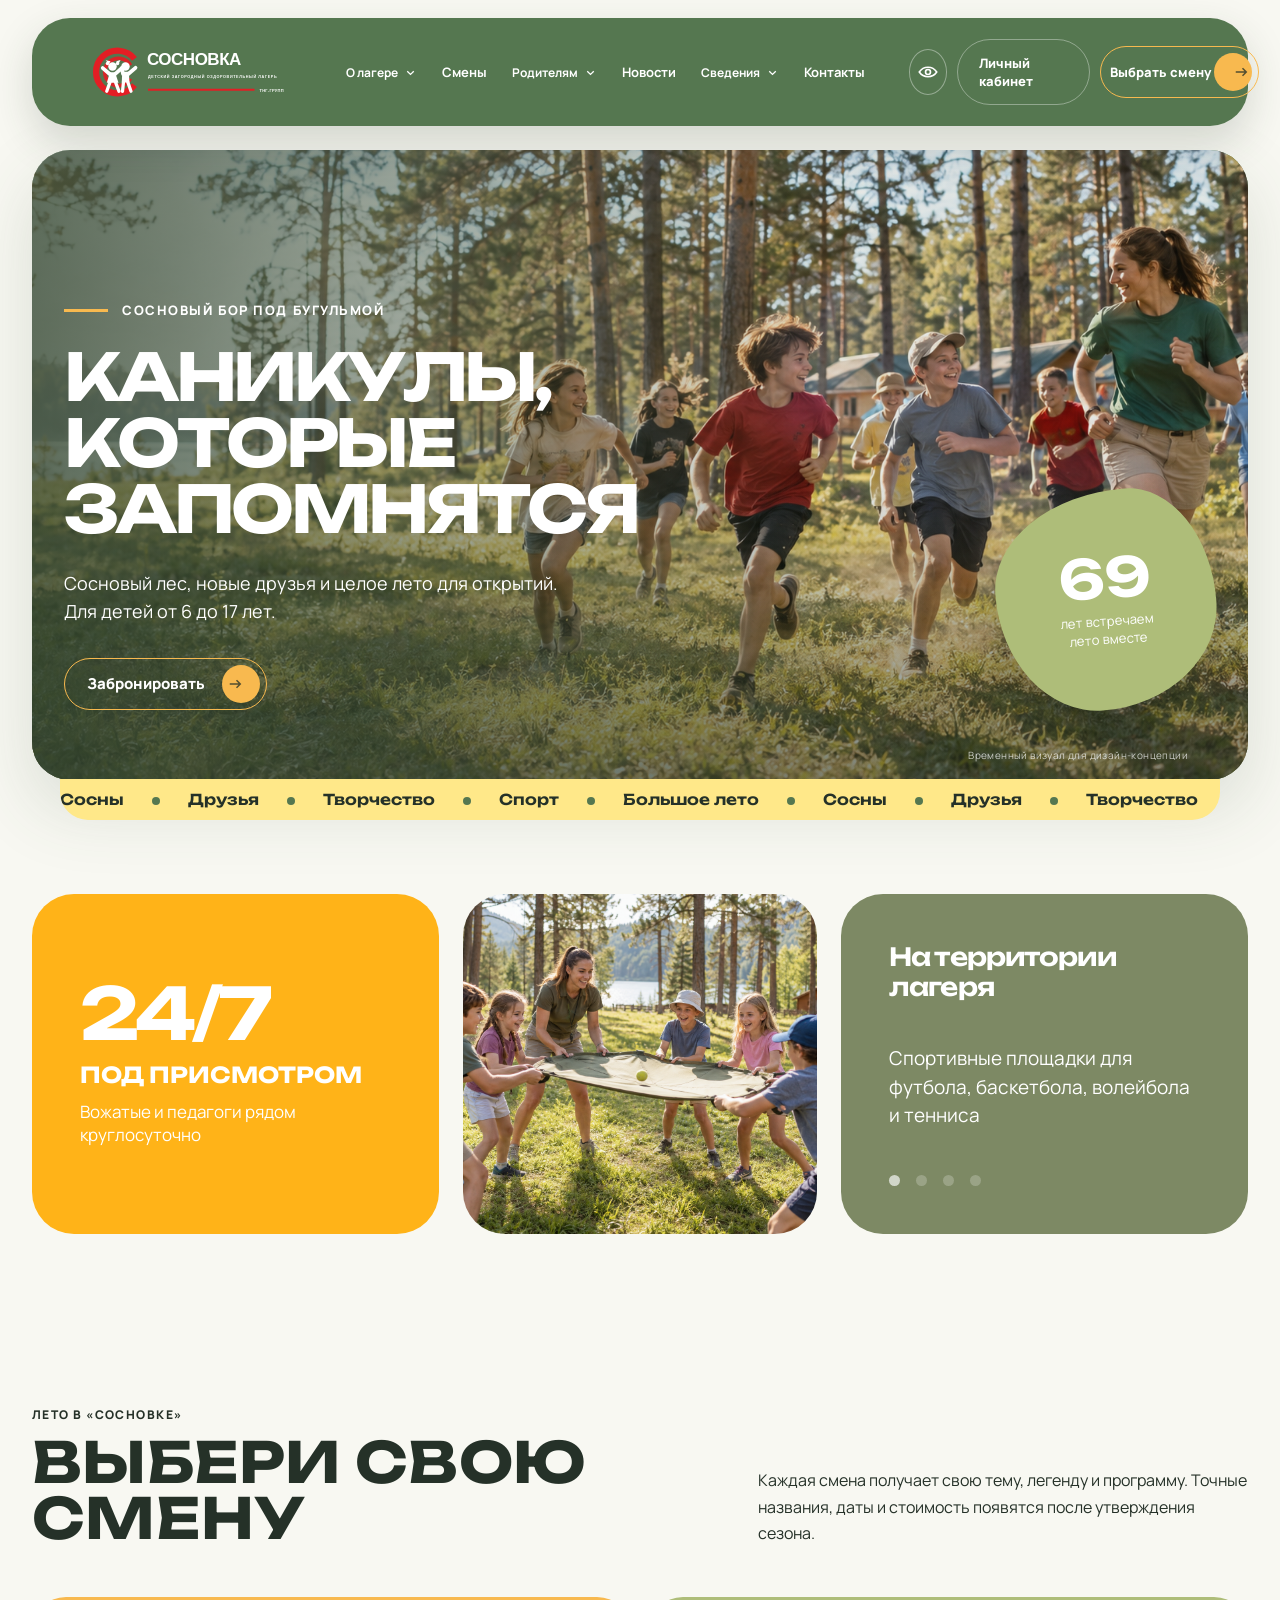
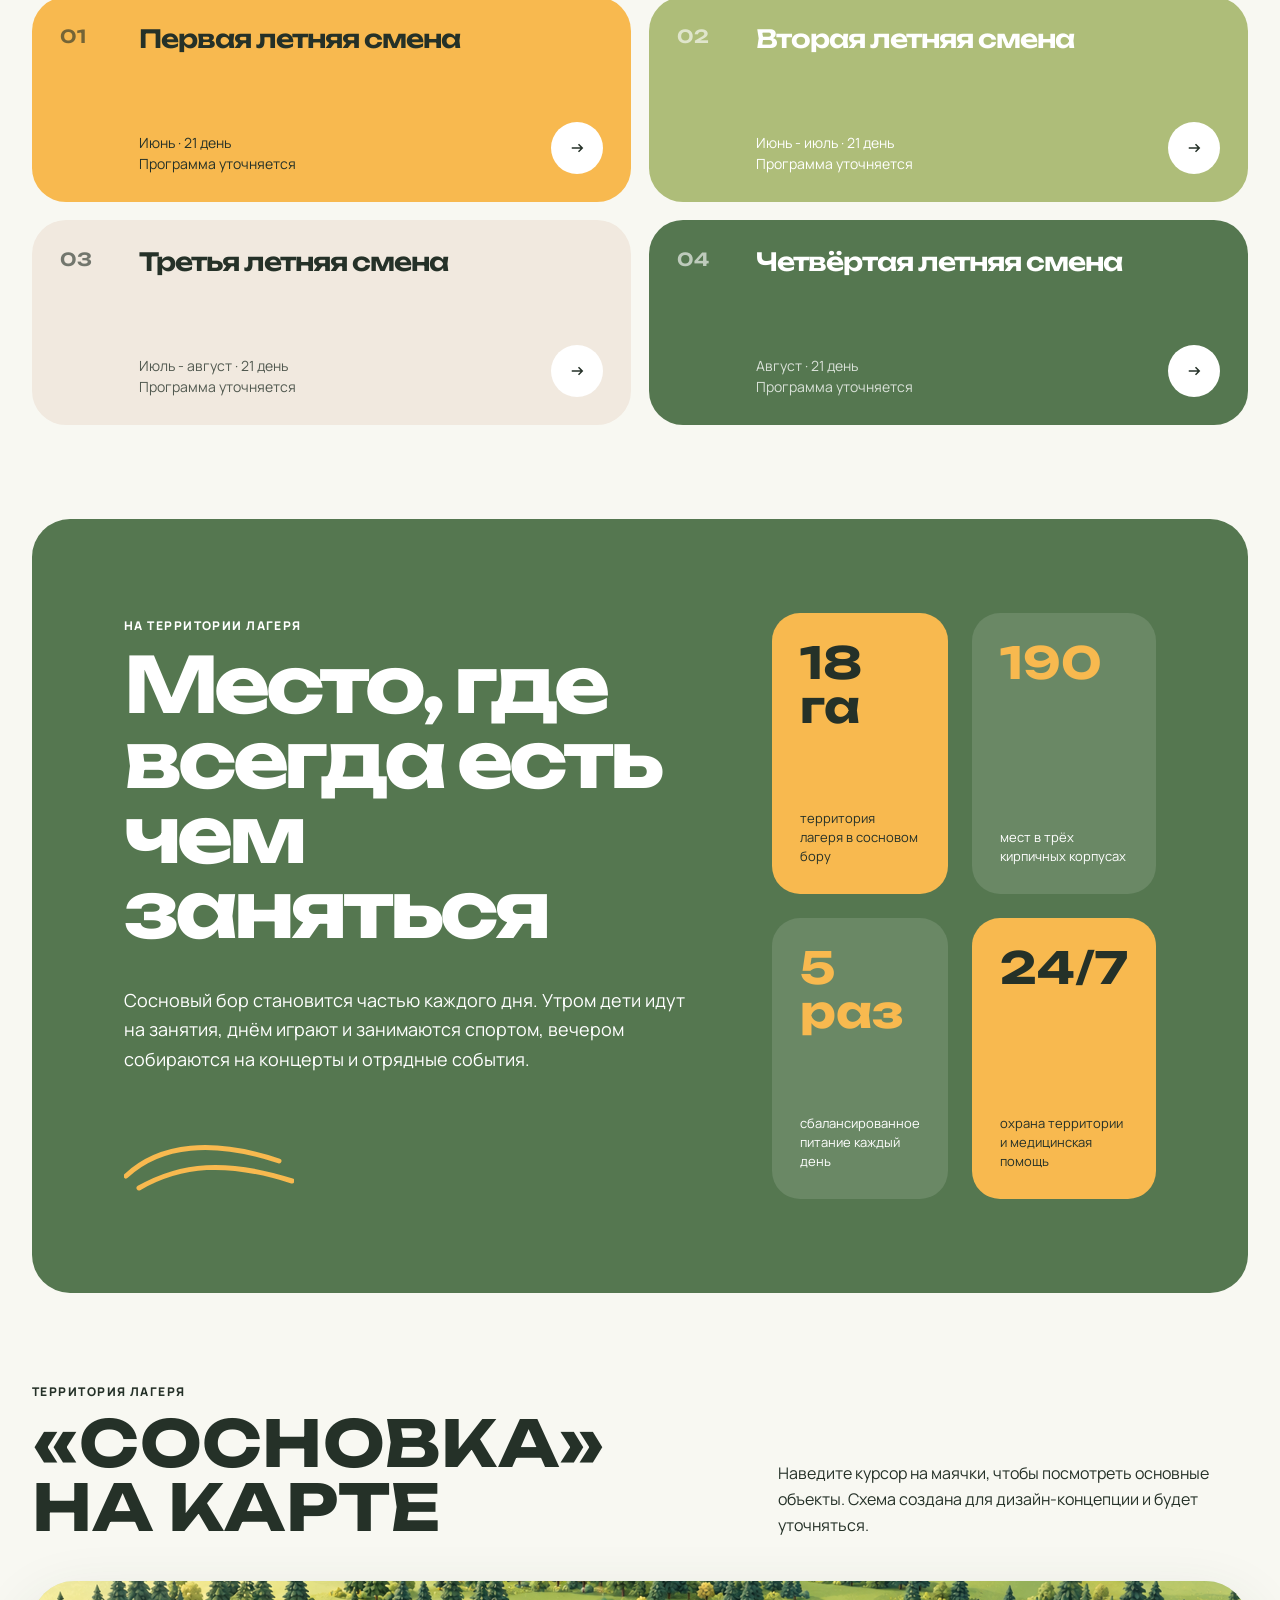
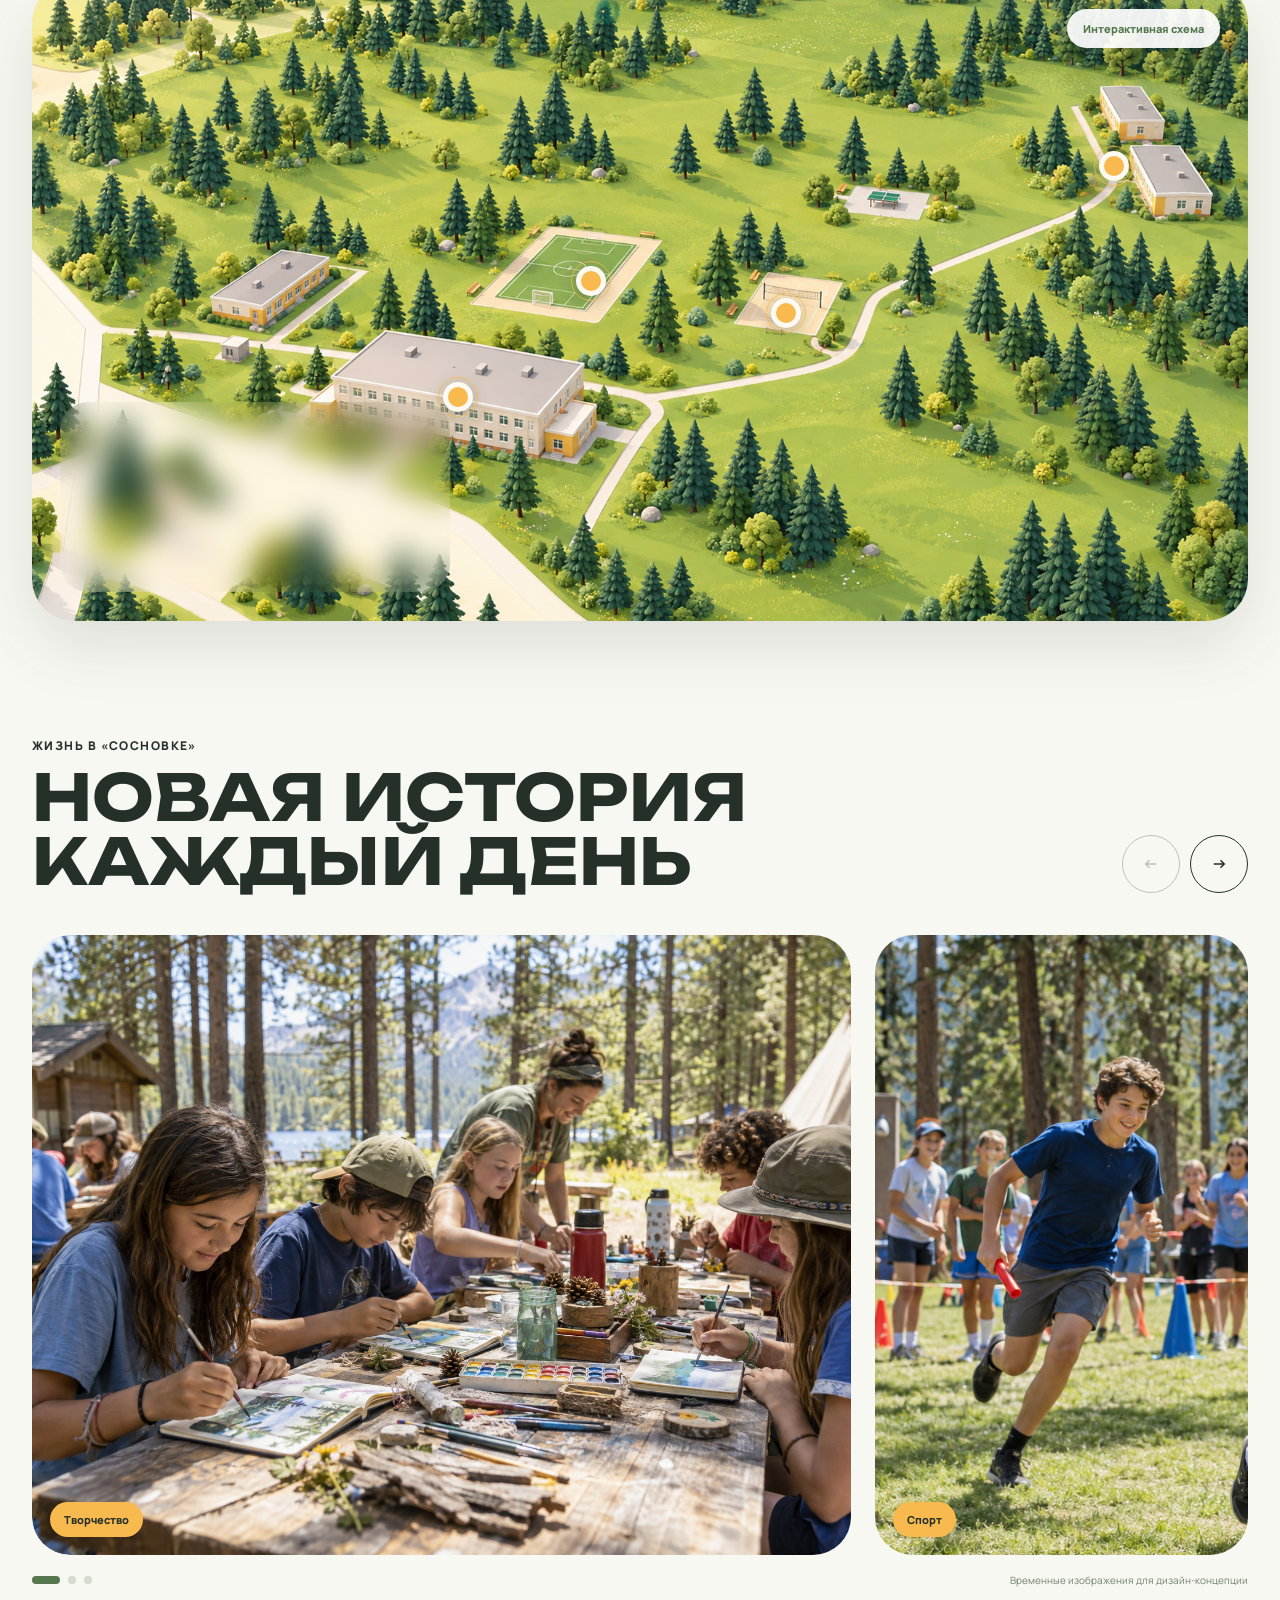
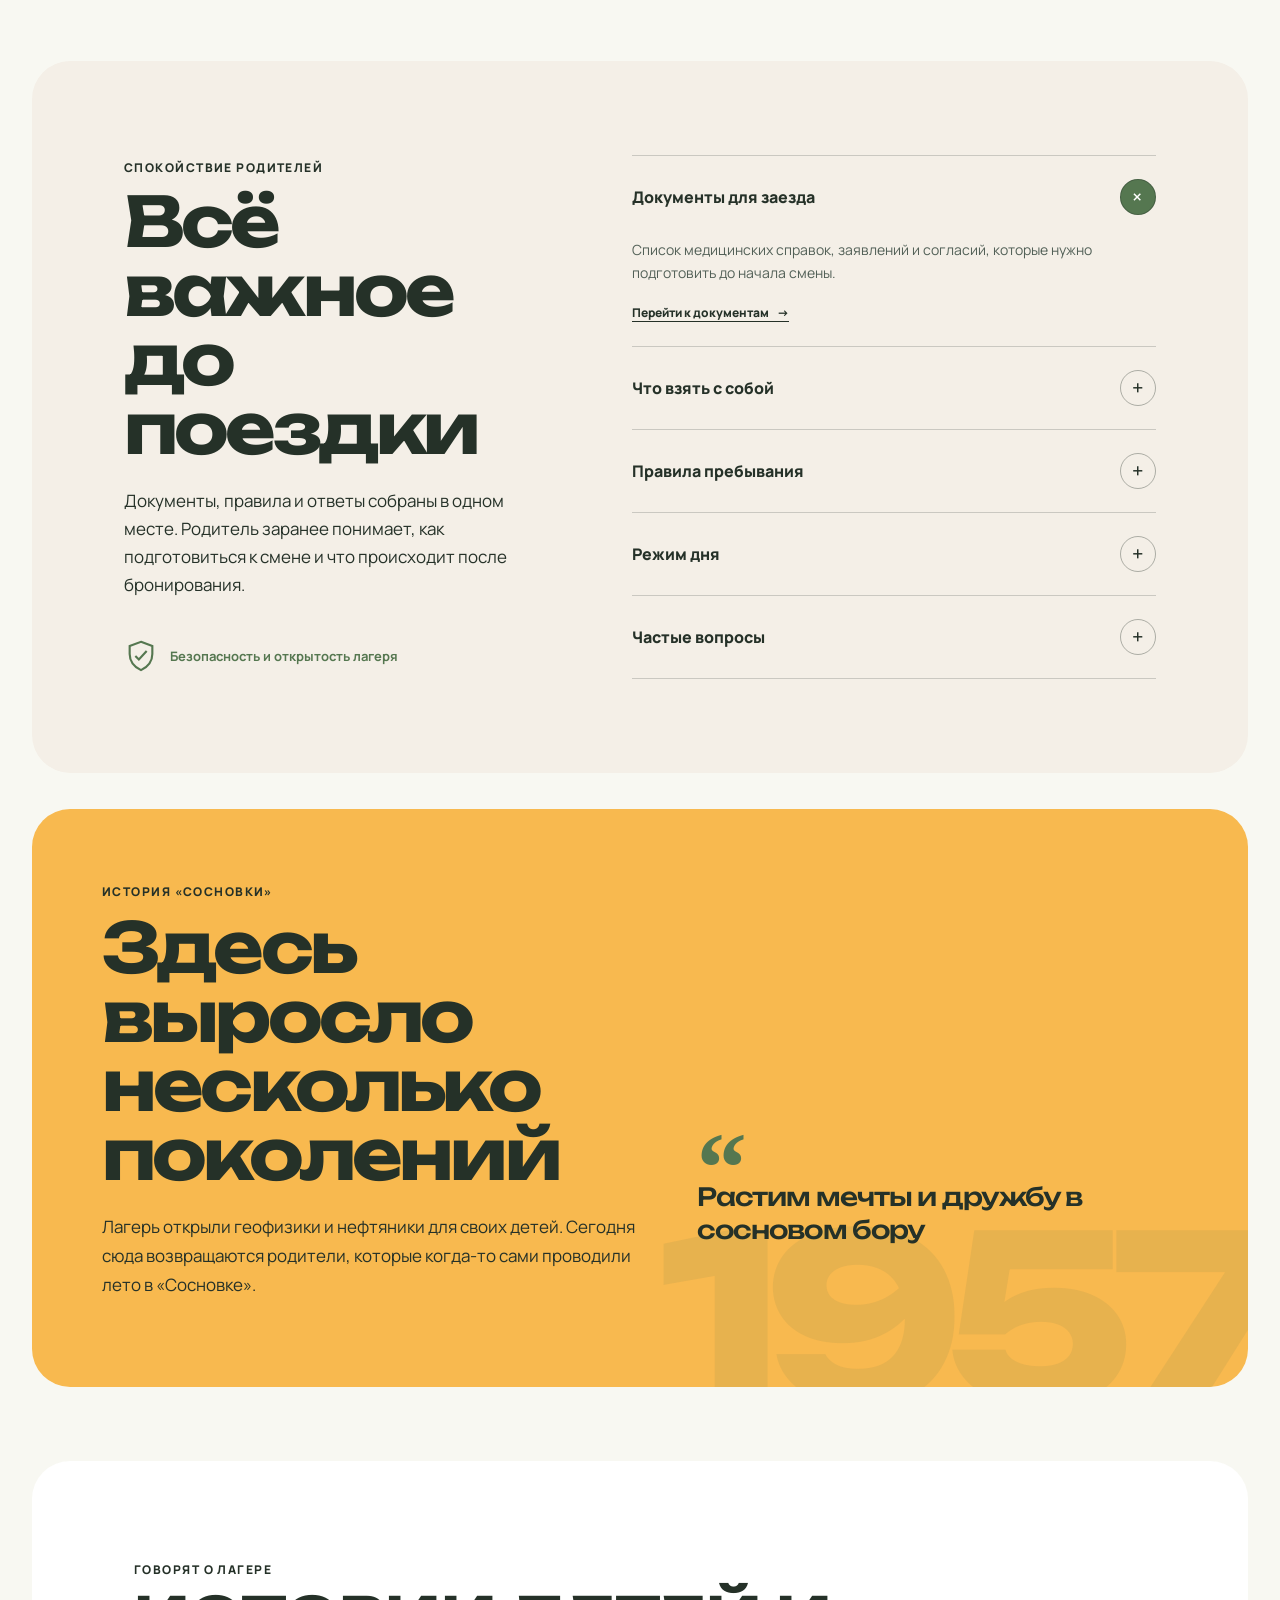
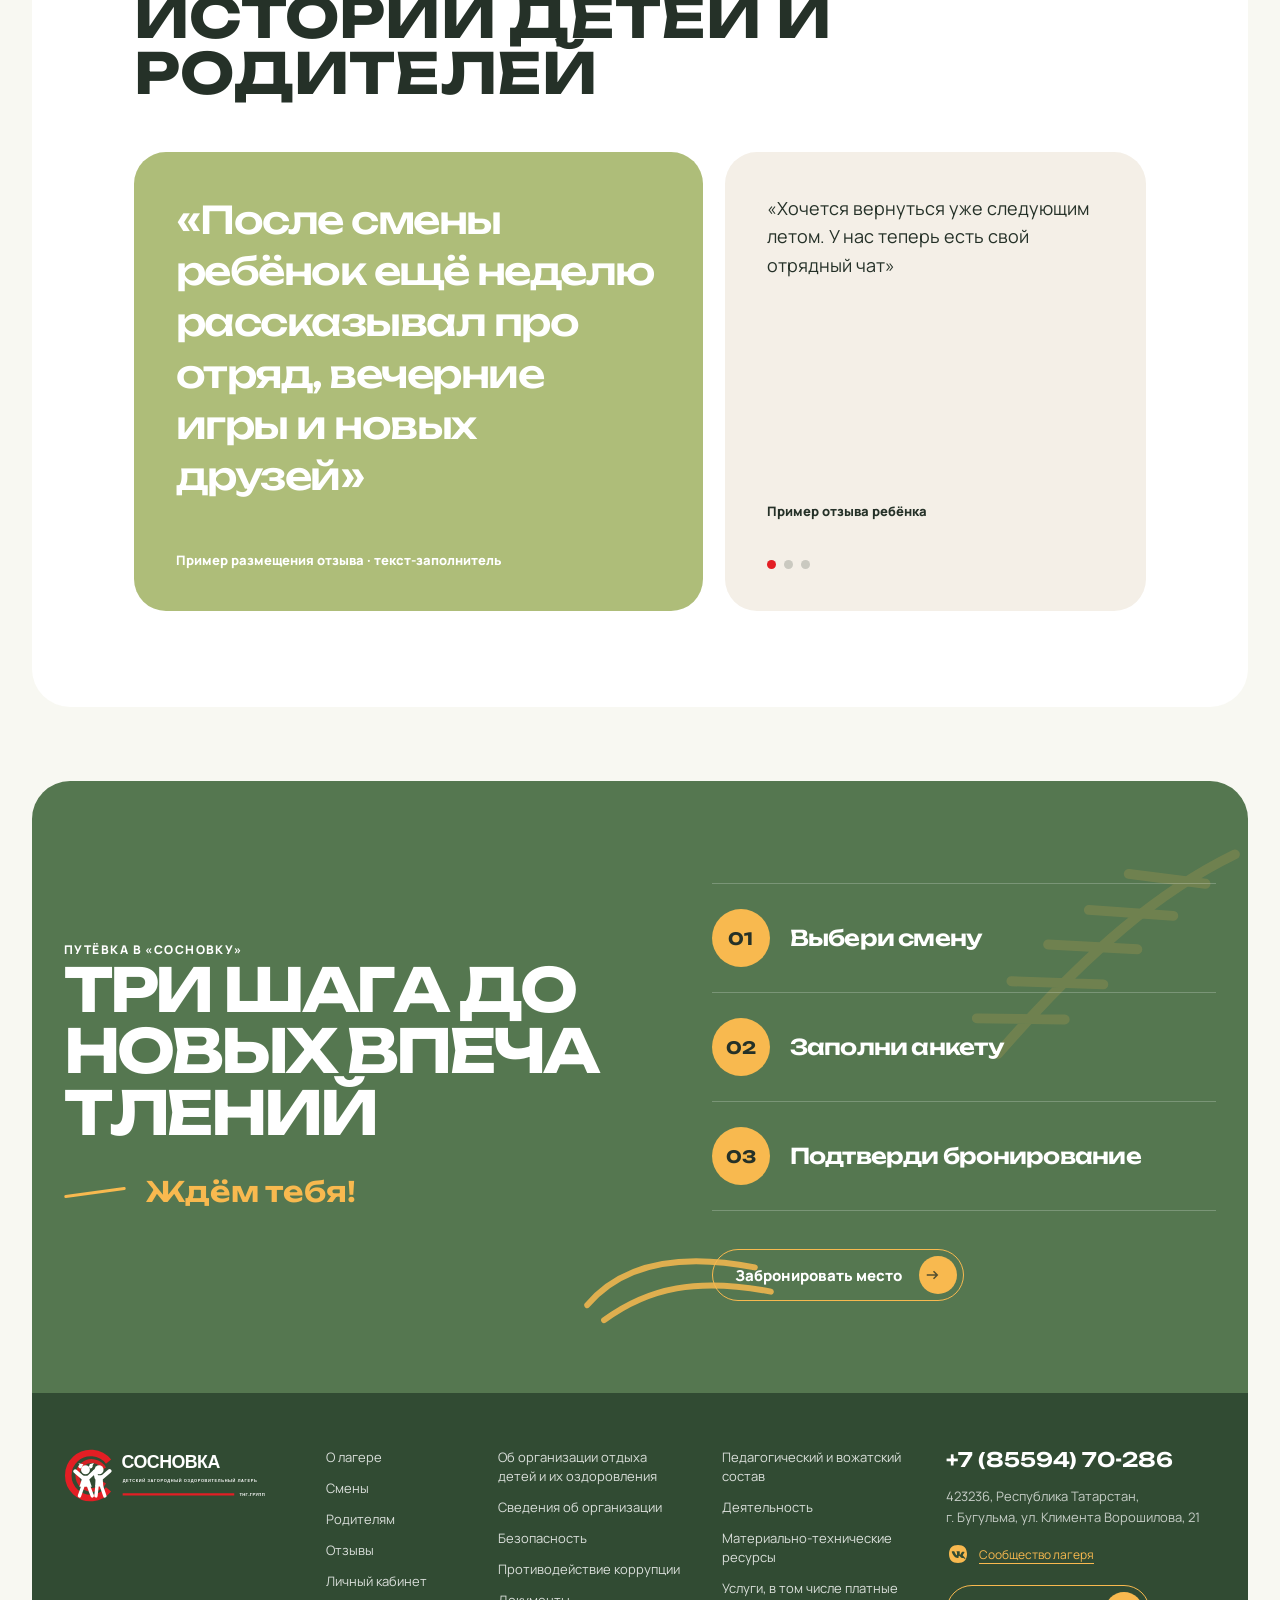
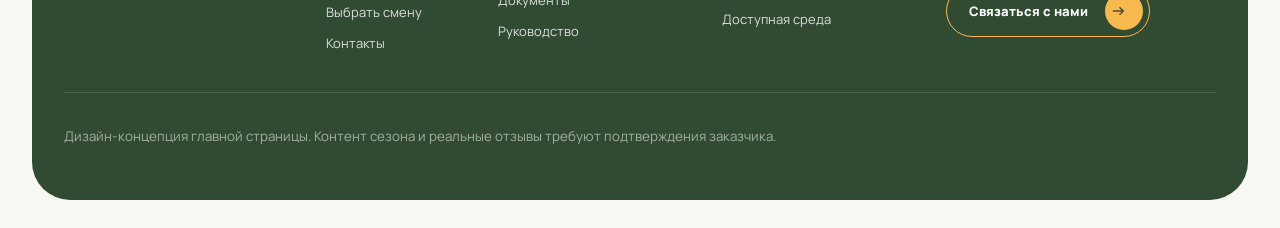
==== index.html @ 0a8c4035 "Add files via upload" ====
<!doctype html>
<html lang="ru">
<head>
  <meta charset="utf-8">
  <meta name="viewport" content="width=device-width, initial-scale=1">
  <meta name="description" content="Дизайн-концепция главной страницы ДЗОЛ Сосновка">
  <title>ДЗОЛ «Сосновка» - концепция по референсу</title>
  <link rel="preconnect" href="https://fonts.googleapis.com">
  <link rel="preconnect" href="https://fonts.gstatic.com" crossorigin>
  <link href="https://fonts.googleapis.com/css2?family=Manrope:wght@400;500;600;700;800&family=Unbounded:wght@500;600;700;800&display=swap" rel="stylesheet">
  <style>
    :root{--red:#e31e24;--yellow:#ffd52f;--green:#0d4b36;--mint:#dff47f;--sky:#bce7ff;--ink:#10221b;--paper:#fffdf4;--white:#fff;--line:rgba(16,34,27,.16)}
    *{box-sizing:border-box} html{scroll-behavior:smooth} body{margin:0;background:var(--paper);color:var(--ink);font-family:Manrope,Arial,sans-serif;overflow-x:hidden} a{color:inherit} button{font:inherit} img{display:block;width:100%} .wrap{width:min(1240px,calc(100% - 48px));margin:auto}.display{font-family:Unbounded,Arial,sans-serif;letter-spacing:-.055em}.eyebrow{font-weight:800;text-transform:uppercase;letter-spacing:.12em;font-size:12px}.arrow{width:18px;height:18px;fill:none;stroke:currentColor;stroke-width:2}
    .header{position:absolute;z-index:10;top:0;left:0;width:100%;color:white}.header-inner{height:96px;display:flex;align-items:center;gap:34px}.logo{display:flex;align-items:center;gap:12px;text-decoration:none;min-width:210px}.logo-mark{width:54px;height:54px;border-radius:50%;background:var(--yellow);display:grid;place-items:center;color:var(--green);font:800 22px/1 Unbounded}.logo-text strong{display:block;font-size:17px}.logo-text span{display:block;font-size:11px;opacity:.78;margin-top:2px}.nav{display:flex;gap:25px;margin-left:auto}.nav a{text-decoration:none;font-size:13px;font-weight:700}.header-actions{display:flex;align-items:center;gap:10px}.ghost,.primary{display:inline-flex;align-items:center;justify-content:center;gap:9px;border-radius:999px;text-decoration:none;font-weight:800;font-size:13px;padding:14px 21px;border:1px solid rgba(255,255,255,.36)}.primary{background:var(--yellow);color:var(--ink);border-color:var(--yellow)}.menu{display:none;border:0;background:white;color:var(--ink);border-radius:50%;width:46px;height:46px}
    .hero{min-height:810px;position:relative;background:var(--green);color:white;display:flex;align-items:flex-end;overflow:hidden}.hero-bg{position:absolute;inset:0;background:url('assets/hero-concept.png') center/cover no-repeat}.hero-bg:after{content:"";position:absolute;inset:0;background:linear-gradient(90deg,rgba(8,40,28,.95) 0%,rgba(8,40,28,.76) 31%,rgba(8,40,28,.08) 66%),linear-gradient(0deg,rgba(8,40,28,.5),transparent 44%)}.hero-content{position:relative;z-index:2;padding:175px 0 72px;display:grid;grid-template-columns:1.2fr .8fr;align-items:end}.hero-copy{max-width:760px}.hero-kicker{display:flex;align-items:center;gap:14px;margin-bottom:25px}.hero-kicker:before{content:"";width:44px;height:3px;background:var(--yellow)}h1{font-size:clamp(54px,7.2vw,108px);line-height:.92;margin:0}.hero-lead{font-size:18px;line-height:1.55;max-width:540px;margin:28px 0 32px}.hero-cta{display:flex;align-items:center;gap:15px}.hero-cta .primary{padding:18px 26px;font-size:15px}.round-play{width:58px;height:58px;border:1px solid rgba(255,255,255,.5);border-radius:50%;display:grid;place-items:center;background:rgba(255,255,255,.08);color:white}.hero-fact{justify-self:end;width:220px;height:220px;border-radius:50%;background:var(--red);display:grid;place-content:center;text-align:center;transform:rotate(6deg);box-shadow:0 20px 60px rgba(0,0,0,.2)}.hero-fact strong{font:700 54px/1 Unbounded}.hero-fact span{font-size:13px;line-height:1.35;margin-top:8px}.concept-note{position:absolute;right:22px;bottom:14px;z-index:2;color:rgba(255,255,255,.72);font-size:10px;letter-spacing:.04em}
    .marquee{overflow:hidden;background:var(--yellow);border-bottom:1px solid var(--ink);border-top:1px solid var(--ink)}.marquee-track{display:flex;width:max-content;animation:move 28s linear infinite;padding:16px 0}.marquee span{font:600 18px/1 Unbounded;white-space:nowrap}.marquee i{display:inline-block;width:12px;height:12px;border-radius:50%;background:var(--red);margin:0 28px}@keyframes move{to{transform:translateX(-50%)}}
    section{padding:112px 0}.section-head{display:grid;grid-template-columns:1fr 1fr;gap:40px;align-items:end;margin-bottom:50px}.section-head h2{font-size:clamp(38px,5vw,68px);line-height:1;margin:10px 0 0}.section-head p{max-width:490px;justify-self:end;font-size:16px;line-height:1.65;margin:0}
    .photo-story{padding:0;background:var(--red);position:relative;overflow:hidden}.photo-story:before{content:"";position:absolute;inset:0;background-image:radial-gradient(circle,var(--yellow) 0 4px,transparent 5px);background-size:42px 42px;opacity:.18}.photo-grid{height:720px;display:grid;grid-template-columns:1.1fr .72fr .9fr;grid-template-rows:1fr 1fr;gap:14px;padding:14px 0;position:relative}.photo{position:relative;overflow:hidden;border-radius:28px;background:var(--green)}.photo img{height:100%;object-fit:cover;transition:transform .7s ease}.photo:hover img{transform:scale(1.035)}.photo-a{grid-row:1/3}.photo-b{grid-row:1/3}.photo-c{grid-column:3}.photo-poster{grid-column:3;background:var(--yellow);color:var(--ink);display:flex;flex-direction:column;justify-content:space-between;padding:30px}.photo-poster strong{font:700 clamp(30px,3vw,46px)/1 Unbounded;letter-spacing:-.05em}.photo-poster span{font-size:12px;font-weight:800;text-transform:uppercase;letter-spacing:.1em}.photo-label{position:absolute;left:18px;bottom:18px;background:white;color:var(--ink);border-radius:999px;padding:10px 14px;font-size:11px;font-weight:800}.photo-note{position:absolute;left:22px;bottom:22px;color:rgba(255,255,255,.75);font-size:10px;z-index:2}
    .shifts{background-color:var(--paper);background-image:linear-gradient(rgba(13,75,54,.055) 1px,transparent 1px),linear-gradient(90deg,rgba(13,75,54,.055) 1px,transparent 1px);background-size:46px 46px}.shift-list{border-top:2px solid var(--ink);background:rgba(255,253,244,.86);backdrop-filter:blur(8px)}.shift{display:grid;grid-template-columns:90px 1.1fr .9fr auto;gap:25px;align-items:center;padding:31px 8px;border-bottom:1px solid var(--line);text-decoration:none;transition:.25s}.shift:hover{background:var(--yellow);padding-left:22px;padding-right:22px}.shift-num{font:600 18px Unbounded;color:var(--red)}.shift-title{font:600 clamp(23px,3vw,38px)/1.12 Unbounded;letter-spacing:-.04em}.shift-date{font-size:14px;line-height:1.5}.shift-go{width:52px;height:52px;border:1px solid var(--ink);border-radius:50%;display:grid;place-items:center}.shift.placeholder .shift-title{opacity:.55}.shift.placeholder .shift-date{color:#52635b}
    .life{background:var(--green);color:white;position:relative;overflow:hidden}.life:before{content:"";position:absolute;width:620px;height:620px;border-radius:50%;background:var(--sky);right:-250px;top:-300px;opacity:.1}.life-grid{display:grid;grid-template-columns:1.2fr .8fr;gap:72px}.life h2{font-size:clamp(46px,6vw,82px);line-height:.98;margin:12px 0 38px}.life-copy{font-size:18px;line-height:1.65;max-width:600px}.facts{display:grid;grid-template-columns:1fr 1fr;border-top:1px solid rgba(255,255,255,.25);border-left:1px solid rgba(255,255,255,.25)}.fact{min-height:190px;padding:28px;border-right:1px solid rgba(255,255,255,.25);border-bottom:1px solid rgba(255,255,255,.25);display:flex;flex-direction:column;justify-content:space-between}.fact strong{font:700 44px/1 Unbounded;color:var(--yellow)}.fact span{font-size:13px;line-height:1.45;max-width:170px}.scribble{margin-top:45px;width:170px;height:56px;color:var(--yellow)}
    .parents{background-color:var(--sky);background-image:radial-gradient(circle at 12% 18%,rgba(255,255,255,.78) 0 3px,transparent 4px),radial-gradient(circle at 72% 62%,rgba(227,30,36,.17) 0 4px,transparent 5px);background-size:58px 58px,84px 84px}.parents-grid{display:grid;grid-template-columns:.9fr 1.1fr;gap:80px;align-items:start}.parents h2{font-size:clamp(42px,5.4vw,76px);line-height:1;margin:10px 0 24px}.parents-intro{font-size:17px;line-height:1.65;max-width:490px}.parent-link{display:flex;align-items:center;justify-content:space-between;text-decoration:none;padding:23px 0;border-top:1px solid rgba(16,34,27,.28);font-weight:800}.parent-link:last-child{border-bottom:1px solid rgba(16,34,27,.28)}.parent-link em{font-style:normal;font-size:12px;font-weight:600;opacity:.6}.parent-link:hover span{text-decoration:underline}.trust{margin-top:40px;display:flex;gap:12px;align-items:center;font-size:13px;font-weight:700}.trust svg{width:34px;height:34px}
    .story{padding-bottom:40px}.story-card{background:var(--red);color:white;border-radius:42px;padding:70px;display:grid;grid-template-columns:1fr .9fr;gap:60px;position:relative;overflow:hidden}.story-card:after{content:"1957";position:absolute;right:-24px;bottom:-45px;font:800 clamp(110px,18vw,240px)/1 Unbounded;color:rgba(255,255,255,.1);letter-spacing:-.08em}.story h2{font-size:clamp(42px,5.4vw,74px);line-height:1;margin:12px 0 24px}.story p{font-size:17px;line-height:1.7;max-width:560px}.story-quote{align-self:end;position:relative;z-index:1;font:500 25px/1.35 Unbounded;letter-spacing:-.035em;padding-bottom:70px}.story-quote:before{content:"“";font:800 100px/1 Georgia;color:var(--yellow);display:block;height:62px}
    .reviews{padding-bottom:112px}.reviews-row{display:grid;grid-template-columns:1.15fr .85fr;gap:22px}.review-main,.review-side{padding:42px;border:1px solid var(--ink);border-radius:32px}.review-main{background:var(--yellow)}.review-text{font:500 clamp(24px,3vw,38px)/1.35 Unbounded;letter-spacing:-.04em;margin:0 0 50px}.review-author{font-size:13px;font-weight:800}.review-side{display:flex;flex-direction:column;justify-content:space-between;background:white}.review-side p{font-size:18px;line-height:1.6;margin:0}.review-side .dots{display:flex;gap:8px;margin-top:40px}.review-side .dots i{width:9px;height:9px;border-radius:50%;background:var(--ink);opacity:.2}.review-side .dots i:first-child{opacity:1;background:var(--red)}
    .final{background:var(--yellow);padding:90px 0}.final-inner{display:grid;grid-template-columns:1fr auto;gap:40px;align-items:center}.final h2{font-size:clamp(42px,6vw,82px);line-height:.98;margin:0;max-width:900px}.final .primary{background:var(--red);color:white;border:0;padding:20px 28px;font-size:15px}.footer{background:var(--ink);color:white;padding:55px 0}.footer-grid{display:grid;grid-template-columns:1fr auto;gap:40px}.footer-nav{display:flex;gap:24px;flex-wrap:wrap}.footer-nav a{font-size:13px;text-decoration:none}.footer small{display:block;margin-top:40px;color:rgba(255,255,255,.55)}
    @media(max-width:900px){.nav,.ghost{display:none}.menu{display:grid;place-items:center;margin-left:auto}.header-actions{margin-left:auto}.header-inner{height:80px}.hero{min-height:760px}.hero-content{grid-template-columns:1fr;padding-top:150px}.hero-fact{width:145px;height:145px;position:absolute;right:0;bottom:60px}.hero-fact strong{font-size:38px}.hero-fact span{font-size:10px}.photo-grid{height:860px;grid-template-columns:1fr 1fr;grid-template-rows:1.15fr .85fr}.photo-a{grid-row:1;grid-column:1/3}.photo-b{grid-row:2;grid-column:1}.photo-c{display:none}.photo-poster{grid-row:2;grid-column:2}.section-head,.life-grid,.parents-grid,.story-card,.reviews-row{grid-template-columns:1fr}.section-head p{justify-self:start}.life-grid,.parents-grid{gap:48px}.shift{grid-template-columns:52px 1fr auto}.shift-date{grid-column:2}.story-card{padding:42px}.story-quote{padding-bottom:90px}.final-inner{grid-template-columns:1fr;align-items:start}.final .primary{justify-self:start}}
    @media(max-width:620px){.wrap{width:min(100% - 28px,1240px)}.logo{min-width:0}.logo-mark{width:46px;height:46px;font-size:18px}.logo-text span{display:none}.header-actions .primary{display:none}h1{font-size:47px}.hero{min-height:720px}.hero-bg{background-position:62% center}.hero-bg:after{background:linear-gradient(0deg,rgba(8,40,28,.94) 0%,rgba(8,40,28,.5) 68%,rgba(8,40,28,.25))}.hero-content{padding-bottom:44px}.hero-lead{font-size:16px;max-width:330px}.hero-fact{display:none}.round-play{width:54px;height:54px}.concept-note{right:14px;bottom:8px}.photo-grid{height:690px;grid-template-columns:1fr;grid-template-rows:1.15fr .85fr;padding:10px 0;gap:10px}.photo-a{grid-row:1;grid-column:1}.photo-b{grid-row:2;grid-column:1}.photo-poster{position:absolute;right:10px;bottom:28px;width:155px;height:155px;border-radius:50%;padding:24px;z-index:2}.photo-poster strong{font-size:24px}.photo-poster span{font-size:9px}.photo-note{left:14px;bottom:12px}section{padding:78px 0}.section-head{margin-bottom:34px}.shift{grid-template-columns:42px 1fr auto;gap:12px;padding:24px 0}.shift-title{font-size:22px}.shift-date{font-size:12px}.shift-go{width:42px;height:42px}.facts{grid-template-columns:1fr}.fact{min-height:142px}.parents-grid{gap:38px}.story-card{border-radius:25px;padding:32px 24px}.story-quote{font-size:21px}.review-main,.review-side{padding:28px;border-radius:24px}.footer-grid{grid-template-columns:1fr}.footer-nav{flex-direction:column;gap:14px}}
    @media(prefers-reduced-motion:reduce){html{scroll-behavior:auto}.marquee-track,.dancing-letter,.quantum-particle{animation:none!important}.header,.header-inner,.preloader{transition:none}}

    /* Адаптация визуального языка референса OML */
    :root{--red:#e31e24;--yellow:#f8b94f;--green:#557750;--mint:#aebd79;--sky:#dcebd1;--ink:#253128;--paper:#fbfaf4;--line:rgba(37,49,40,.14);--content:1560px;--frame:1680px;--page-gap:64px;--grid-gap:24px}
    body{background:#f8f8f2}body.is-loading{overflow:hidden}
    main{padding-top:150px}.wrap{width:min(var(--content),calc(100% - var(--page-gap)));margin:auto}.header{position:fixed;top:18px;transition:top .35s ease}.header-inner{width:min(var(--frame),calc(100% - var(--page-gap)));height:108px;padding:0 60px;background:var(--green);border-radius:38px;box-shadow:0 16px 42px rgba(43,61,42,.18);transition:background-color .35s ease,border-radius .35s ease,box-shadow .35s ease,backdrop-filter .35s ease}.header.is-scrolled{top:0}.header.is-scrolled .header-inner{background:rgba(85,119,80,.45);border-radius:0 0 30px 30px;box-shadow:0 12px 36px rgba(43,61,42,.12);backdrop-filter:blur(18px);-webkit-backdrop-filter:blur(18px)}.logo-mark{background:white;color:var(--green);border-radius:8px}.header-actions .primary{background:var(--yellow);border-color:var(--yellow)}
    .hero{width:min(var(--frame),calc(100% - var(--page-gap)));margin:0 auto;min-height:clamp(630px,42.2vw,810px);padding:0;border-radius:38px;overflow:hidden;box-shadow:0 28px 70px rgba(65,86,61,.16)}.hero-bg:after{background:linear-gradient(90deg,rgba(51,70,48,.79),rgba(51,70,48,.12) 66%),linear-gradient(0deg,rgba(25,38,28,.52),transparent 48%)}.hero-content{padding:135px 0 54px}.hero-kicker{font-size:13px}.hero-kicker:before{background:var(--yellow)}h1{font-size:clamp(52px,5.1vw,98px);line-height:1.01;letter-spacing:-.035em;text-transform:uppercase}.dancing-letter{display:inline-block;transform-origin:50% 80%;will-change:transform;cursor:default}.dancing-letter:hover,.dancing-letter.is-dancing{animation:dance-a .72s cubic-bezier(.2,.8,.2,1) both;animation-delay:var(--dance-delay,0ms)}.dancing-letter:nth-child(3n+2):hover,.dancing-letter:nth-child(3n+2).is-dancing{animation-name:dance-b}.dancing-letter:nth-child(3n):hover,.dancing-letter:nth-child(3n).is-dancing{animation-name:dance-c}@keyframes dance-a{0%,100%{transform:translate(0) rotate(0)}35%{transform:translateY(-.22em) rotate(-8deg)}68%{transform:translateY(.04em) rotate(5deg)}}@keyframes dance-b{0%,100%{transform:translate(0) scale(1)}32%{transform:translate(.08em,-.14em) rotate(9deg) scale(1.08,.94)}70%{transform:translate(-.04em,.03em) rotate(-5deg) scale(.97,1.04)}}@keyframes dance-c{0%,100%{transform:translate(0) rotate(0)}28%{transform:translate(-.07em,-.18em) rotate(-6deg)}58%{transform:translate(.08em,-.02em) rotate(7deg)}82%{transform:translate(-.02em,.02em) rotate(-2deg)}}.hero-lead{max-width:540px}.hero-cta .primary{background:var(--yellow);border-color:var(--yellow)}.hero-fact{background:var(--mint);color:white;border-radius:62% 38% 55% 45%/44% 54% 46% 56%;transform:rotate(-4deg)}.concept-note{right:60px;bottom:18px}
    .marquee{width:min(var(--content),calc(100% - 120px));margin:-1px auto 0;border:0;border-radius:0 0 28px 28px;background:#ffe889;position:relative;z-index:3}.marquee-track{padding:13px 0}.marquee span{font-size:15px}.marquee i{background:var(--green);width:8px;height:8px}
    .photo-story{width:min(var(--content),calc(100% - var(--page-gap)));margin:78px auto 0;border-radius:38px;background:transparent}.photo-story:before{display:none}.photo-grid{height:clamp(590px,37.5vw,720px);padding:0;gap:var(--grid-gap);grid-template-columns:1.05fr .72fr .9fr}.photo{border-radius:34px}.photo-poster{background:var(--mint);color:white}.photo-poster strong{font-size:38px}.photo-label{background:var(--yellow)}.photo-note{color:#738071;left:16px;bottom:-22px}
    section{padding:94px 0}.section-head h2{font-size:clamp(38px,4.4vw,62px);text-transform:uppercase;letter-spacing:.005em}.shifts{margin-top:72px;background:transparent}.shift-list{display:grid;grid-template-columns:repeat(2,1fr);gap:18px;border:0;background:transparent;backdrop-filter:none}.shift{min-height:205px;display:grid;grid-template-columns:54px 1fr auto;grid-template-rows:auto 1fr;padding:28px;border:0;border-radius:34px;background:#f4efe7;align-items:start}.shift:nth-child(1){background:var(--yellow)}.shift:nth-child(2){background:var(--mint);color:white}.shift:nth-child(3){background:#f1e9df}.shift:nth-child(4){background:var(--green);color:white}.shift:hover{padding:28px;transform:translateY(-5px);box-shadow:0 20px 38px rgba(60,75,55,.13)}.shift-title{font-size:25px;align-self:center}.shift-date{grid-row:2;grid-column:2;align-self:end}.shift-go{grid-row:1/3;grid-column:3;align-self:end;background:white;color:var(--ink);border:0}.shift-num{color:currentColor;opacity:.62}.shift.placeholder .shift-title{opacity:1}.shift.placeholder .shift-date{color:inherit;opacity:.78}
    .life{width:min(var(--content),calc(100% - var(--page-gap)));margin:0 auto 74px;border-radius:38px;background:var(--green)}.life:before{display:none}.life-grid{padding:0 60px}.facts{border:0;gap:var(--grid-gap)}.fact{border:0!important;border-radius:28px;background:rgba(255,255,255,.12);min-height:174px}.fact:nth-child(1),.fact:nth-child(4){background:var(--yellow);color:var(--ink)}.fact:nth-child(1) strong,.fact:nth-child(4) strong{color:var(--ink)}
    .parents{width:min(var(--content),calc(100% - var(--page-gap)));margin:0 auto 36px;border-radius:38px;background:#f4efe7}.parents-grid{padding:0 60px}.parent-link{border-color:rgba(37,49,40,.18)}.trust{color:var(--green)}
    .safety-showcase{margin-top:74px}.story{padding:0 0 74px}.story-card{background:var(--yellow);color:var(--ink);border-radius:38px}.story-card:after{color:rgba(85,119,80,.1)}.story-quote:before{color:var(--green)}
    .reviews{width:min(var(--content),calc(100% - var(--page-gap)));margin:auto;background:white;border-radius:38px;padding:96px 70px}.review-main{background:var(--mint);color:white;border:0}.review-side{border:0;background:#f4efe7}.final{width:min(var(--frame),calc(100% - var(--page-gap)));margin:74px auto 0;padding:92px 0;border-radius:38px 38px 0 0;background:var(--green);color:white;overflow:hidden}.final-inner{position:relative;grid-template-columns:1.05fr .95fr;gap:90px;align-items:center}.final-copy{position:relative;z-index:2}.final h2{max-width:790px;margin:0;font-size:clamp(45px,4.7vw,80px);line-height:1.02;text-transform:uppercase}.final-welcome{display:flex;align-items:center;gap:20px;margin:34px 0 30px;font:600 clamp(24px,2.2vw,36px)/1.1 Unbounded;color:var(--yellow)}.final-welcome::before{content:"";width:62px;height:3px;border-radius:999px;background:var(--yellow);transform:rotate(-8deg)}.final .primary{background:var(--yellow);color:var(--ink)}.booking-steps{position:relative;z-index:2;display:grid;gap:0;padding:10px 0}.booking-step{display:grid;grid-template-columns:58px 1fr;gap:20px;align-items:center;padding:25px 0;border-bottom:1px solid rgba(255,255,255,.22)}.booking-step:first-child{border-top:1px solid rgba(255,255,255,.22)}.booking-step span{width:58px;height:58px;display:grid;place-items:center;border-radius:50%;background:var(--yellow);color:var(--ink);font:700 17px/1 Unbounded}.booking-step strong{font:600 clamp(19px,1.7vw,27px)/1.2 Unbounded;letter-spacing:-.035em}.final-needles{position:absolute;z-index:1;right:-48px;top:-84px;width:330px;height:330px;color:var(--yellow);opacity:.16;transform:rotate(13deg)}.final-needle-mark{position:absolute;z-index:1;left:45%;bottom:-18px;width:190px;height:74px;color:var(--yellow);opacity:.85;transform:rotate(-7deg)}.footer{width:min(var(--frame),calc(100% - var(--page-gap)));margin:auto;border-radius:0 0 38px 38px;background:#314b33;margin-bottom:28px}.footer-grid{display:grid;grid-template-columns:220px minmax(130px,.7fr) minmax(180px,1fr) minmax(180px,1fr) 270px;gap:42px;align-items:start}.footer-menu{display:flex;flex-direction:column;align-items:flex-start;gap:12px}.footer-menu a{font-size:13px;line-height:1.45;text-decoration:none;color:rgba(255,255,255,.82);transition:color .2s,transform .2s}.footer-menu a:hover{color:var(--yellow);transform:translateX(4px)}.footer-contacts{display:flex;flex-direction:column;align-items:flex-start;gap:14px}.footer-contacts address{font-style:normal;font-size:13px;line-height:1.6;color:rgba(255,255,255,.72)}.footer-phone{font:600 20px/1.2 Unbounded;color:white;text-decoration:none}.footer-social{font-size:12px;color:var(--yellow);text-underline-offset:4px}.footer-contact-button{margin-top:5px;border:0}.footer small{padding-top:34px;border-top:1px solid rgba(255,255,255,.12)}
    .contact-modal{width:min(620px,calc(100% - 28px));padding:0;border:0;border-radius:32px;background:#f7f3e9;color:var(--ink);box-shadow:0 28px 90px rgba(17,34,22,.32)}.contact-modal::backdrop{background:rgba(16,34,22,.68);backdrop-filter:blur(8px)}.contact-modal-inner{position:relative;padding:44px}.contact-modal-close{position:absolute;right:20px;top:20px;width:44px;height:44px;border:1px solid rgba(26,43,30,.16);border-radius:50%;background:transparent;color:var(--ink);font-size:25px;line-height:1;cursor:pointer}.contact-modal h2{margin:8px 52px 12px 0;font:600 32px/1.12 Unbounded;letter-spacing:-.045em}.contact-modal-lead{margin:0 0 28px;color:#657064;line-height:1.55}.contact-form{display:grid;gap:16px}.contact-field{display:grid;gap:7px}.contact-field span{font-size:12px;font-weight:800}.contact-field input,.contact-field textarea{width:100%;padding:15px 17px;border:1px solid rgba(49,75,51,.2);border-radius:14px;background:white;color:var(--ink);font:inherit;outline:none;transition:border-color .2s,box-shadow .2s}.contact-field input:focus,.contact-field textarea:focus{border-color:var(--green);box-shadow:0 0 0 3px rgba(85,119,80,.12)}.contact-field textarea{min-height:120px;resize:vertical}.contact-consent{display:grid;grid-template-columns:20px 1fr;gap:10px;align-items:start;font-size:11px;line-height:1.5;color:#657064}.contact-consent input{width:18px;height:18px;margin:1px 0 0;accent-color:var(--green)}.contact-consent a{color:var(--green);text-underline-offset:3px}.contact-submit{justify-self:start;border:0}.contact-success{display:none;margin:0;padding:14px 16px;border-radius:14px;background:#e5efdf;color:var(--green);font-size:13px;font-weight:700}.contact-form.is-sent .contact-success{display:block}
    .scroll-top{position:fixed;z-index:20;right:max(28px,calc((100vw - var(--frame))/2 + 28px));bottom:28px;width:58px;height:58px;border:0;border-radius:50%;display:grid;place-items:center;background:var(--yellow);color:var(--ink);box-shadow:0 14px 34px rgba(37,49,40,.22);cursor:pointer;opacity:0;visibility:hidden;transform:translateY(14px);transition:opacity .25s,visibility .25s,transform .25s,background .2s}.scroll-top.is-visible{opacity:1;visibility:visible;transform:translateY(0)}.scroll-top:hover{background:#ffd478}.scroll-top svg{width:22px;height:22px;fill:none;stroke:currentColor;stroke-width:2.2}
    .primary.arrow-fill{position:relative;isolation:isolate;overflow:hidden;min-height:50px;padding:6px 7px 6px 22px;gap:16px;background:transparent;color:white;border:1px solid var(--yellow);transition:color .42s ease,border-color .42s ease,transform .2s ease}.primary.arrow-fill:before{content:"";position:absolute;z-index:-1;right:6px;top:50%;width:38px;height:38px;border-radius:50%;background:var(--yellow);transform:translateY(-50%) scale(1);transition:transform .55s cubic-bezier(.65,0,.35,1)}.primary.arrow-fill .button-label{position:relative;z-index:2;white-space:nowrap}.primary.arrow-fill .button-arrow{position:relative;z-index:2;width:38px;height:38px;display:grid;place-items:center;color:var(--ink);flex:0 0 38px}.primary.arrow-fill .button-arrow svg{width:18px;height:18px;transform:translateX(-5px);opacity:.78;transition:transform .42s cubic-bezier(.2,.8,.2,1),opacity .42s ease}.primary.arrow-fill:hover,.primary.arrow-fill:focus-visible{color:var(--ink);border-color:var(--yellow)}.primary.arrow-fill:hover:before,.primary.arrow-fill:focus-visible:before{transform:translateY(-50%) scale(12)}.primary.arrow-fill:hover .button-arrow svg,.primary.arrow-fill:focus-visible .button-arrow svg{transform:translateX(0);opacity:1}.primary.arrow-fill:active{transform:scale(.98)}
    .preloader{position:fixed;z-index:100;inset:0;display:grid;place-items:center;background:#fff;transition:opacity .65s ease,visibility .65s ease}.preloader.is-hidden{opacity:0;visibility:hidden;pointer-events:none}.quantum-loader{min-height:240px;display:flex;align-items:center;justify-content:center;overflow:hidden}.quantum-cloud{position:relative;isolation:isolate;display:flex;width:176px;height:96px;align-items:center;justify-content:center;transform:scale(1.5)}.quantum-particle{position:absolute;border-radius:50%;will-change:transform,opacity}.quantum-red{z-index:30;width:16px;height:16px;background:#f87171;box-shadow:0 0 12px rgba(248,113,113,.75),0 0 24px rgba(248,113,113,.3);animation:quantum-red 3.8s cubic-bezier(.37,0,.63,1) infinite}.quantum-blue{z-index:10;width:24px;height:24px;background:#60a5fa;box-shadow:0 0 16px rgba(96,165,250,.7),0 0 30px rgba(96,165,250,.25);animation:quantum-blue 5.6s cubic-bezier(.37,0,.63,1) infinite}.quantum-yellow{z-index:40;width:20px;height:20px;background:#facc15;box-shadow:0 0 14px rgba(250,204,21,.75),0 0 26px rgba(250,204,21,.3);animation:quantum-yellow 3.1s cubic-bezier(.37,0,.63,1) infinite}.quantum-green{z-index:0;width:14px;height:14px;background:#4ade80;box-shadow:0 0 12px rgba(74,222,128,.75),0 0 24px rgba(74,222,128,.3);animation:quantum-green 6.4s cubic-bezier(.37,0,.63,1) infinite alternate}@keyframes quantum-red{0%{transform:translate3d(-46px,7px,0) scale(.72);opacity:.45}25%{transform:translate3d(-23px,-7px,0) scale(.95);opacity:.78}50%{transform:translate3d(46px,0,0) scale(1.18);opacity:1}75%{transform:translate3d(23px,7px,0) scale(.95);opacity:.78}100%{transform:translate3d(-46px,7px,0) scale(.72);opacity:.45}}@keyframes quantum-blue{0%{transform:translate3d(38px,-4px,0) scale(1);opacity:.95}25%{transform:translate3d(19px,7px,0) scale(.88);opacity:.72}50%{transform:translate3d(-38px,3px,0) scale(.68);opacity:.42}75%{transform:translate3d(-19px,-7px,0) scale(.88);opacity:.72}100%{transform:translate3d(38px,-4px,0) scale(1);opacity:.95}}@keyframes quantum-yellow{0%{transform:translate3d(-27px,2px,0) scale(.82);opacity:.65}20%{transform:translate3d(-17px,-5px,0) scale(.94);opacity:.82}50%{transform:translate3d(27px,0,0) scale(1.08);opacity:1}80%{transform:translate3d(17px,5px,0) scale(.94);opacity:.82}100%{transform:translate3d(-27px,2px,0) scale(.82);opacity:.65}}@keyframes quantum-green{0%{transform:translate3d(64px,6px,0) scale(.52);opacity:.25}20%{transform:translate3d(43px,-5px,0) scale(.68);opacity:.45}50%{transform:translate3d(0,3px,0) scale(1);opacity:.9}80%{transform:translate3d(-43px,-5px,0) scale(.68);opacity:.45}100%{transform:translate3d(-64px,6px,0) scale(.52);opacity:.25}}
    .photo-story{width:min(var(--content),calc(100% - var(--page-gap)));margin:0 auto 74px;padding:18px 0 0;border-radius:0;overflow:visible}.photo-story>.wrap{width:100%}.gallery-head{display:grid;grid-template-columns:1fr auto;gap:40px;align-items:end;margin-bottom:42px}.gallery-head h2{max-width:980px;margin:10px 0 0;font-size:clamp(42px,5vw,74px);line-height:1;text-transform:uppercase;letter-spacing:.005em}.carousel-actions{display:flex;gap:10px}.carousel-button{width:58px;height:58px;border:1px solid var(--ink);border-radius:50%;display:grid;place-items:center;background:transparent;color:var(--ink);cursor:pointer;transition:background .2s,color .2s,transform .2s,opacity .2s}.carousel-button:hover{background:var(--green);color:white}.carousel-button:active{transform:scale(.95)}.carousel-button:disabled{opacity:.28;cursor:default;pointer-events:none}.carousel-viewport{overflow:hidden;border-radius:38px}.carousel-track{display:flex;gap:var(--grid-gap);transition:transform .65s cubic-bezier(.22,.8,.22,1);will-change:transform}.carousel-slide{position:relative;flex:0 0 calc(68% - 8px);height:620px;margin:0;overflow:hidden;border-radius:38px;background:var(--green)}.carousel-slide img{width:100%;height:100%;object-fit:cover;transition:transform .8s ease}.carousel-slide:hover img{transform:scale(1.025)}.carousel-footer{display:flex;align-items:center;justify-content:space-between;gap:24px;padding-top:18px;color:#738071;font-size:10px}.carousel-dots{display:flex;gap:8px}.carousel-dots button{width:8px;height:8px;padding:0;border:0;border-radius:50%;background:var(--green);opacity:.22;cursor:pointer;transition:width .25s,opacity .25s,border-radius .25s}.carousel-dots button.is-active{width:28px;border-radius:999px;opacity:1}
    .parents-accordion{border-top:1px solid rgba(37,49,40,.2)}.parent-item{border-bottom:1px solid rgba(37,49,40,.2)}.parent-item summary{list-style:none;display:grid;grid-template-columns:1fr auto;gap:24px;align-items:center;padding:23px 0;font-weight:800;cursor:pointer}.parent-item summary::-webkit-details-marker{display:none}.parent-item summary:after{content:"+";width:34px;height:34px;border:1px solid rgba(37,49,40,.35);border-radius:50%;display:grid;place-items:center;font-size:20px;font-weight:500;transition:transform .3s,background .3s,color .3s}.parent-item[open] summary:after{transform:rotate(45deg);background:var(--green);color:white}.parent-answer{padding:0 56px 24px 0}.parent-answer p{max-width:560px;margin:0 0 16px;font-size:14px;line-height:1.65;color:#526057}.parent-answer a{display:inline-flex;align-items:center;gap:8px;font-size:12px;font-weight:800;text-decoration:none;border-bottom:1px solid currentColor}.parent-answer a:after{content:"→"}.safety-showcase{width:min(var(--content),calc(100% - var(--page-gap)));margin:0 auto 74px;padding:0}.safety-grid{display:grid;grid-template-columns:1.08fr .94fr 1.08fr;gap:24px;height:340px}.safety-card{margin:0;border-radius:42px;overflow:hidden}.safety-watch{display:flex;flex-direction:column;justify-content:center;padding:48px;background:#ffb318;color:white}.safety-watch strong{font:700 clamp(58px,5.6vw,96px)/.9 Unbounded;letter-spacing:-.07em}.safety-watch b{margin-top:18px;font:700 22px/1 Unbounded;text-transform:uppercase}.safety-watch span{margin-top:14px;font-size:17px}.safety-photo img{height:100%;object-fit:cover}.territory-card{display:flex;flex-direction:column;padding:48px;background:#7d8964;color:white}.territory-card h3{margin:0;font:600 25px/1.2 Unbounded;letter-spacing:-.035em}.territory-slides{position:relative;flex:1;margin-top:42px}.territory-slide{position:absolute;inset:0;opacity:0;transform:translateY(8px);transition:opacity .35s,transform .35s;font-size:19px;line-height:1.5}.territory-slide.is-active{opacity:1;transform:translateY(0)}.territory-dots{display:flex;gap:16px}.territory-dots button{width:11px;height:11px;padding:0;border:0;border-radius:50%;background:white;opacity:.22;cursor:pointer}.territory-dots button.is-active{opacity:.65}
    .camp-map{width:min(var(--content),calc(100% - var(--page-gap)));margin:0 auto 94px;padding:12px 0 0}.map-head{display:grid;grid-template-columns:1fr 1fr;gap:40px;align-items:end;margin-bottom:42px}.map-head h2{max-width:900px;margin:10px 0 0;font-size:clamp(42px,5vw,74px);line-height:1;text-transform:uppercase;letter-spacing:.005em}.map-head p{max-width:470px;justify-self:end;margin:0;font-size:16px;line-height:1.65}.map-shell{position:relative;height:640px;overflow:hidden;border-radius:42px;background:#dcebd1;box-shadow:0 24px 64px rgba(53,72,51,.14)}.map-image{position:absolute;inset:0;width:100%;height:100%;object-fit:cover}.map-card{position:absolute;z-index:3;left:28px;bottom:28px;width:min(390px,calc(100% - 56px));padding:28px;border-radius:28px;background:rgba(49,75,51,.92);color:white;box-shadow:0 18px 44px rgba(27,43,29,.24);backdrop-filter:blur(14px)}.map-card .eyebrow{color:var(--yellow)}.map-card h3{margin:10px 0 12px;font:600 25px/1.2 Unbounded;letter-spacing:-.04em}.map-card p{margin:0;font-size:13px;line-height:1.55;color:rgba(255,255,255,.76)}.map-badge{position:absolute;z-index:3;right:28px;top:28px;padding:12px 16px;border-radius:999px;background:rgba(255,255,255,.92);color:var(--green);font-size:11px;font-weight:800;box-shadow:0 10px 28px rgba(37,49,40,.12)}.map-marker{position:absolute;z-index:4;left:var(--x);top:var(--y);width:30px;height:30px;padding:0;border:5px solid rgba(255,255,255,.92);border-radius:50%;background:var(--yellow);box-shadow:0 5px 18px rgba(39,63,41,.34);cursor:pointer;transform:translate(-50%,-50%);transition:transform .22s ease,background .22s ease}.map-marker::before{content:"";position:absolute;inset:-10px;border:1px solid rgba(248,185,79,.78);border-radius:50%;animation:mapPulse 2s ease-out infinite}.map-marker span{position:absolute;left:50%;bottom:calc(100% + 15px);width:max-content;max-width:210px;padding:10px 14px;border-radius:12px;background:rgba(42,68,45,.94);color:#fff;font-size:12px;font-weight:800;line-height:1.25;box-shadow:0 12px 28px rgba(27,43,29,.22);opacity:0;pointer-events:none;transform:translate(-50%,8px);transition:opacity .2s ease,transform .2s ease}.map-marker span::after{content:"";position:absolute;left:50%;top:100%;border:6px solid transparent;border-top-color:rgba(42,68,45,.94);transform:translateX(-50%)}.map-marker:hover,.map-marker:focus-visible{z-index:5;background:#fff;transform:translate(-50%,-50%) scale(1.16)}.map-marker:hover span,.map-marker:focus-visible span{opacity:1;transform:translate(-50%,0)}@keyframes mapPulse{0%{opacity:.9;transform:scale(.75)}70%,100%{opacity:0;transform:scale(1.7)}}
    .safety-showcase{margin-top:74px}.shift-preview{position:fixed;z-index:12;left:0;top:0;width:330px;height:220px;border-radius:28px;overflow:hidden;background:var(--green);box-shadow:0 24px 58px rgba(28,43,31,.3);pointer-events:none;opacity:0;scale:.86;transform:translate3d(-500px,-500px,0);transition:opacity .2s ease,scale .28s cubic-bezier(.2,.8,.2,1);will-change:transform}.shift-preview.is-visible{opacity:1;scale:1}.shift-preview img{height:100%;object-fit:cover}.shift-preview span{position:absolute;left:14px;bottom:14px;padding:9px 12px;border-radius:999px;background:rgba(255,255,255,.92);color:var(--ink);font-size:10px;font-weight:800;text-transform:uppercase;letter-spacing:.07em}
    @media(max-width:900px){main{padding-top:104px}.header{top:12px}.header.is-scrolled{top:0}.header-inner,.hero{width:calc(100% - 24px)}.header-inner{padding:0 24px;border-radius:28px}.header.is-scrolled .header-inner{border-radius:0 0 24px 24px}.hero{margin-top:0}.hero-content{padding-left:24px;padding-right:24px}.shift-list{grid-template-columns:1fr}.life-grid,.parents-grid{padding:0 18px}.reviews{padding:70px 28px}.scroll-top{right:18px;bottom:18px}.carousel-slide{flex-basis:84%;height:520px}.safety-grid{grid-template-columns:1fr 1fr;height:auto}.safety-card{min-height:300px}.territory-card{grid-column:1/3}}
    @media(hover:none),(pointer:coarse){.shift-preview{display:none}}
    @media(max-width:900px){.final-inner{grid-template-columns:1fr;gap:52px}.final-needle-mark{left:auto;right:8%;bottom:42%}}
    @media(max-width:620px){.wrap{width:min(100% - 24px,var(--content))}.header-inner{padding:0 18px}.hero{width:calc(100% - 24px);min-height:650px;border-radius:28px}.hero-content{padding-left:22px;padding-right:22px}.hero-copy{min-width:0}h1{font-size:34px;line-height:1.05;letter-spacing:-.045em}.hero-lead{max-width:285px}.marquee{width:calc(100% - 46px)}.photo-story,.life,.parents,.reviews,.final,.footer,.safety-showcase{width:calc(100% - 24px)}.photo-story{margin:0 auto 58px;padding-top:0}.gallery-head{grid-template-columns:1fr;gap:24px;margin-bottom:26px}.gallery-head h2{font-size:34px}.carousel-actions{justify-self:end}.carousel-button{width:50px;height:50px}.carousel-viewport,.carousel-slide{border-radius:26px}.carousel-slide{flex-basis:92%;height:410px}.carousel-footer>span{display:none}.shifts{margin-top:46px}.shift{border-radius:26px}.life,.parents{border-radius:28px}.parents-grid{padding:0 18px}.parent-item summary{padding:20px 0}.safety-grid{grid-template-columns:1fr;gap:14px}.safety-card{min-height:260px;border-radius:28px}.safety-watch,.territory-card{padding:32px 26px}.safety-watch strong{font-size:64px}.territory-card{grid-column:auto}.territory-slides{margin-top:32px}.reviews{padding:64px 18px;border-radius:28px}.final{padding:62px 0;border-radius:28px 28px 0 0}.final h2{font-size:35px}.final-welcome{margin:26px 0 24px;font-size:24px}.booking-step{grid-template-columns:48px 1fr;gap:14px;padding:19px 0}.booking-step span{width:48px;height:48px}.booking-step strong{font-size:18px}.final-needles{width:230px;height:230px;right:-90px;top:-55px}.final-needle-mark{display:none}.footer{border-radius:0 0 28px 28px}.scroll-top{width:52px;height:52px}}
    @media(max-width:1200px){.footer-grid{grid-template-columns:1fr 1fr 1fr;gap:48px 34px}.footer-brand{grid-column:1/4}.footer-contacts{grid-column:3}}
    @media(max-width:620px){.footer-grid{grid-template-columns:1fr;gap:32px}.footer-brand,.footer-contacts{grid-column:auto}.footer-menu{gap:10px}.contact-modal-inner{padding:34px 22px 24px}.contact-modal h2{font-size:25px}}
    @media(max-width:900px){.map-head{grid-template-columns:1fr}.map-head p{justify-self:start}.map-shell{height:560px}}
    @media(max-width:620px){.camp-map{width:calc(100% - 24px);margin-bottom:72px;padding-top:0}.map-head{gap:18px;margin-bottom:26px}.map-head h2{font-size:34px}.map-shell{height:540px;border-radius:28px}.map-image{object-position:56% center}.map-badge{top:14px;right:14px}.map-card{left:14px;bottom:14px;width:calc(100% - 28px);padding:22px;border-radius:22px}.map-card h3{font-size:21px}.map-marker{width:26px;height:26px;border-width:4px}}
    .nav{align-self:stretch;align-items:center;gap:5px}.nav-item{position:relative;height:100%;display:flex;align-items:center}.nav-trigger,.nav-direct{display:flex;align-items:center;gap:6px;padding:12px 10px;border:0;background:transparent;color:inherit;text-decoration:none;font-size:12px;font-weight:700;white-space:nowrap;cursor:pointer}.nav-trigger svg{width:13px;height:13px;fill:none;stroke:currentColor;stroke-width:2;transition:transform .2s ease}.nav-item:hover .nav-trigger svg,.nav-item:focus-within .nav-trigger svg,.nav-item.is-open .nav-trigger svg{transform:rotate(180deg)}.submenu{position:absolute;left:0;top:calc(100% - 14px);width:280px;padding:10px;border:1px solid rgba(49,75,51,.1);border-radius:20px;background:rgba(255,255,255,.98);color:var(--ink);box-shadow:0 22px 50px rgba(35,52,39,.2);opacity:0;visibility:hidden;transform:translateY(10px);transition:opacity .2s ease,visibility .2s ease,transform .2s ease}.submenu-wide{width:330px}.submenu a{display:block;padding:10px 12px;border-radius:11px;font-size:12px;font-weight:700;line-height:1.35;text-decoration:none;transition:background .18s,color .18s,transform .18s}.submenu a:hover,.submenu a:focus-visible{background:#eef2e7;color:var(--green);transform:translateX(3px)}.nav-item:hover .submenu,.nav-item:focus-within .submenu,.nav-item.is-open .submenu{opacity:1;visibility:visible;transform:translateY(0)}
    @media(max-width:1180px) and (min-width:901px){.header-inner{padding-left:34px;padding-right:34px;gap:18px}.logo{min-width:174px}.logo-text span{display:none}.nav-trigger,.nav-direct{padding-left:7px;padding-right:7px;font-size:11px}.header-actions .ghost{display:none}}
    @media(max-width:900px){.header .nav{display:none;position:absolute;left:12px;right:12px;top:calc(100% + 8px);max-height:calc(100vh - 116px);padding:16px;overflow:auto;align-items:stretch;flex-direction:column;gap:2px;border-radius:24px;background:rgba(49,75,51,.98);color:white;box-shadow:0 24px 54px rgba(35,52,39,.28);backdrop-filter:blur(18px)}.header.menu-open .nav{display:flex}.nav-item{height:auto;display:block}.nav-trigger,.nav-direct{width:100%;justify-content:space-between;padding:13px 12px;font-size:14px;text-align:left}.submenu,.submenu-wide{position:static;width:100%;max-height:0;padding:0 8px;border:0;border-radius:14px;background:rgba(255,255,255,.08);color:white;box-shadow:none;opacity:1;visibility:visible;overflow:hidden;transform:none;transition:max-height .28s ease,padding .28s ease}.nav-item:hover .submenu,.nav-item:focus-within .submenu{transform:none}.nav-item.is-open .submenu{max-height:520px;padding:8px}.submenu a{padding:10px 12px;color:rgba(255,255,255,.78)}.submenu a:hover,.submenu a:focus-visible{background:rgba(255,255,255,.1);color:white}.menu{cursor:pointer}.header.menu-open .menu{background:var(--yellow)}}
    .booking-column{position:relative;z-index:2;display:flex;flex-direction:column;align-items:flex-start;gap:28px;width:100%}.booking-column .booking-steps{width:100%}.footer-social{display:inline-flex;align-items:center;gap:9px}.footer-social svg{width:24px;height:24px;flex:0 0 auto;fill:currentColor}.footer-social:hover{color:white}.hero-cta{position:static;width:auto;justify-content:flex-start;transform:none}.contact-modal .contact-submit{justify-self:center;color:var(--ink);border-color:var(--yellow)}
    .brand-logo{width:196px;height:auto}.footer-brand .brand-logo{width:210px}.accessibility-toggle{width:46px;height:46px;display:grid;place-items:center;padding:0;border:1px solid rgba(255,255,255,.38);border-radius:50%;background:transparent;color:white;cursor:pointer;transition:background .2s,color .2s}.accessibility-toggle:hover,.accessibility-toggle:focus-visible{background:white;color:var(--green)}.accessibility-toggle svg{width:22px;height:22px;fill:none;stroke:currentColor;stroke-width:1.8}.reviews .section-head{grid-template-columns:1fr}.reviews .section-head h2{max-width:1000px}@media(max-width:620px){.brand-logo{width:158px}.accessibility-toggle{width:42px;height:42px}.header-actions{gap:7px}}
    .header .brand-logo,.footer-brand .brand-logo{width:250px}@media(max-width:620px){.header .brand-logo{width:176px}.footer-brand .brand-logo{width:220px}}
    .header .brand-logo{width:320px}.footer-brand .brand-logo{width:340px}@media(max-width:1180px) and (min-width:901px){.header .brand-logo{width:260px}}@media(max-width:620px){.header .brand-logo{width:205px}.footer-brand .brand-logo{width:250px}}
  </style>
</head>
<body class="is-loading">
  <div class="preloader" role="status" aria-label="Загрузка страницы">
    <div class="quantum-loader">
      <div class="quantum-cloud" aria-hidden="true">
        <i class="quantum-particle quantum-red"></i>
        <i class="quantum-particle quantum-blue"></i>
        <i class="quantum-particle quantum-yellow"></i>
        <i class="quantum-particle quantum-green"></i>
      </div>
    </div>
  </div>
  <header class="header">
    <div class="wrap header-inner">
      <a class="logo" href="#top" aria-label="ДЗОЛ Сосновка"><img class="brand-logo" src="assets/logo-sosnovka-concept.svg" alt="Сосновка - детский лагерь ТНГ-Групп"></a>
      <nav class="nav" aria-label="Главная навигация">
        <div class="nav-item"><button class="nav-trigger" type="button" aria-expanded="false">О лагере <svg viewBox="0 0 20 20"><path d="m5 8 5 5 5-5"/></svg></button><div class="submenu"><a href="#about">Фото и 3D-тур</a><a href="#about">История</a><a href="#">Команда</a><a href="#">Безопасность</a><a href="#map">Инфраструктура</a><a href="#">Документы</a></div></div>
        <a class="nav-direct" href="#shifts">Смены</a>
        <div class="nav-item"><button class="nav-trigger" type="button" aria-expanded="false">Родителям <svg viewBox="0 0 20 20"><path d="m5 8 5 5 5-5"/></svg></button><div class="submenu"><a href="#parents">Что взять с собой</a><a href="#parents">Правила пребывания</a><a href="#parents">Частые вопросы</a><a href="#">Онлайн-трансляции</a><a href="#parents">Документы к заезду</a></div></div>
        <a class="nav-direct" href="#">Новости</a>
        <div class="nav-item"><button class="nav-trigger" type="button" aria-expanded="false">Сведения <svg viewBox="0 0 20 20"><path d="m5 8 5 5 5-5"/></svg></button><div class="submenu submenu-wide"><a href="#">Об организации</a><a href="#">Деятельность</a><a href="#">Материально-технические ресурсы</a><a href="#">Услуги, в том числе платные</a><a href="#">Доступная среда</a><a href="#">Иная информация</a></div></div>
        <a class="nav-direct" href="#contacts">Контакты</a>
      </nav>
      <div class="header-actions"><button class="accessibility-toggle" type="button" aria-label="Версия сайта для слабовидящих" title="Версия для слабовидящих"><svg viewBox="0 0 24 24" aria-hidden="true"><path d="M2.5 12s3.4-5.2 9.5-5.2S21.5 12 21.5 12s-3.4 5.2-9.5 5.2S2.5 12 2.5 12Z"/><circle cx="12" cy="12" r="2.7"/></svg></button><a class="ghost" href="#parents">Личный кабинет</a><a class="primary arrow-fill" href="#shifts"><span class="button-label">Выбрать смену</span><span class="button-arrow"><svg class="arrow" viewBox="0 0 24 24"><path d="m5 12h14m-5-5 5 5-5 5"/></svg></span></a><button class="menu" type="button" aria-label="Открыть меню" aria-expanded="false"><svg width="19" height="19" viewBox="0 0 24 24" fill="none" stroke="currentColor" stroke-width="2.4"><path d="M5 8h14M5 12h14M5 16h14"/></svg></button></div>
    </div>
  </header>
  <main id="top">
    <section class="hero">
      <div class="hero-bg"></div>
      <div class="wrap hero-content">
        <div class="hero-copy">
          <div class="hero-kicker eyebrow">Сосновый бор под Бугульмой</div>
          <h1 class="display">Каникулы,<br>которые<br>запомнятся</h1>
          <p class="hero-lead">Сосновый лес, новые друзья и целое лето для открытий.<br>Для детей от 6 до 17 лет.</p>
          <div class="hero-cta"><a class="primary arrow-fill" href="#shifts"><span class="button-label">Забронировать</span><span class="button-arrow"><svg class="arrow" viewBox="0 0 24 24"><path d="m5 12h14m-5-5 5 5-5 5"/></svg></span></a></div>
        </div>
        <div class="hero-fact"><strong>69</strong><span>лет встречаем<br>лето вместе</span></div>
      </div>
      <div class="concept-note">Временный визуал для дизайн-концепции</div>
    </section>
    <div class="marquee" aria-hidden="true"><div class="marquee-track"><span>Сосны<i></i>Друзья<i></i>Творчество<i></i>Спорт<i></i>Большое лето<i></i>Сосны<i></i>Друзья<i></i>Творчество<i></i>Спорт<i></i>Большое лето<i></i></span><span>Сосны<i></i>Друзья<i></i>Творчество<i></i>Спорт<i></i>Большое лето<i></i>Сосны<i></i>Друзья<i></i>Творчество<i></i>Спорт<i></i>Большое лето<i></i></span></div></div>

    <section class="safety-showcase" aria-label="Безопасность и территория лагеря"><div class="safety-grid">
      <article class="safety-card safety-watch"><strong>24/7</strong><b>Под присмотром</b><span>Вожатые и педагоги рядом круглосуточно</span></article>
      <figure class="safety-card safety-photo"><img src="assets/safety-supervision.png" alt="Дети вместе с вожатой играют на территории лагеря"></figure>
      <article class="safety-card territory-card"><h3>На территории лагеря</h3><div class="territory-slides"><div class="territory-slide is-active">Спортивные площадки для футбола, баскетбола, волейбола и тенниса</div><div class="territory-slide">Творческие пространства для мастерских, репетиций и занятий по интересам</div><div class="territory-slide">Сцена и площадки для концертов, праздников и общелагерных событий</div><div class="territory-slide">Медицинский пункт, охрана и контролируемый доступ на территорию</div></div><div class="territory-dots"><button class="is-active" type="button" aria-label="Пункт 1"></button><button type="button" aria-label="Пункт 2"></button><button type="button" aria-label="Пункт 3"></button><button type="button" aria-label="Пункт 4"></button></div></article>
    </div></section>

    <section class="shifts" id="shifts"><div class="wrap">
      <div class="section-head"><div><span class="eyebrow">Лето в «Сосновке»</span><h2 class="display">Выбери свою смену</h2></div><p>Каждая смена получает свою тему, легенду и программу. Точные названия, даты и стоимость появятся после утверждения сезона.</p></div>
      <div class="shift-list">
        <a class="shift" href="#" data-preview="assets/shift-01-craft.png" data-preview-label="Творческая смена"><span class="shift-num">01</span><span class="shift-title">Первая летняя смена</span><span class="shift-date">Июнь · 21 день<br>Программа уточняется</span><span class="shift-go"><svg class="arrow" viewBox="0 0 24 24"><path d="m5 12h14m-5-5 5 5-5 5"/></svg></span></a>
        <a class="shift" href="#" data-preview="assets/shift-02-volleyball.png" data-preview-label="Спортивная смена"><span class="shift-num">02</span><span class="shift-title">Вторая летняя смена</span><span class="shift-date">Июнь - июль · 21 день<br>Программа уточняется</span><span class="shift-go"><svg class="arrow" viewBox="0 0 24 24"><path d="m5 12h14m-5-5 5 5-5 5"/></svg></span></a>
        <a class="shift placeholder" href="#" data-preview="assets/shift-03-theatre.png" data-preview-label="Событийная смена"><span class="shift-num">03</span><span class="shift-title">Третья летняя смена</span><span class="shift-date">Июль - август · 21 день<br>Программа уточняется</span><span class="shift-go"><svg class="arrow" viewBox="0 0 24 24"><path d="m5 12h14m-5-5 5 5-5 5"/></svg></span></a>
        <a class="shift placeholder" href="#" data-preview="assets/shift-04-campfire.png" data-preview-label="Финальная смена"><span class="shift-num">04</span><span class="shift-title">Четвёртая летняя смена</span><span class="shift-date">Август · 21 день<br>Программа уточняется</span><span class="shift-go"><svg class="arrow" viewBox="0 0 24 24"><path d="m5 12h14m-5-5 5 5-5 5"/></svg></span></a>
      </div>
      <div class="shift-preview" aria-hidden="true"><img alt=""><span>Превью смены</span></div>
    </div></section>

    <section class="life" id="about"><div class="wrap life-grid">
      <div><span class="eyebrow">На территории лагеря</span><h2 class="display">Место, где всегда есть чем заняться</h2><p class="life-copy">Сосновый бор становится частью каждого дня. Утром дети идут на занятия, днём играют и занимаются спортом, вечером собираются на концерты и отрядные события.</p><svg class="scribble" viewBox="0 0 170 56" fill="none"><path d="M2 38c34-32 87-37 153-15M15 50c42-24 87-28 153-7" stroke="currentColor" stroke-width="5" stroke-linecap="round"/></svg></div>
      <div class="facts"><div class="fact"><strong>18 га</strong><span>территория лагеря в сосновом бору</span></div><div class="fact"><strong>190</strong><span>мест в трёх кирпичных корпусах</span></div><div class="fact"><strong>5 раз</strong><span>сбалансированное питание каждый день</span></div><div class="fact"><strong>24/7</strong><span>охрана территории и медицинская помощь</span></div></div>
    </div></section>

    <section class="camp-map" id="map"><div class="map-head"><div><span class="eyebrow">Территория лагеря</span><h2 class="display">«Сосновка» на карте</h2></div><p>Наведите курсор на маячки, чтобы посмотреть основные объекты. Схема создана для дизайн-концепции и будет уточняться.</p></div><div class="map-shell"><img class="map-image" src="assets/camp-map-concept.png" alt="Иллюстрированная схема территории лагеря Сосновка"><div class="map-badge">Интерактивная схема</div><button class="map-marker" type="button" style="--x:35%;--y:65%" aria-label="Административное здание"><span>Административное здание</span></button><button class="map-marker" type="button" style="--x:46%;--y:47%" aria-label="Спортивная площадка"><span>Спортивная площадка</span></button><button class="map-marker" type="button" style="--x:62%;--y:52%" aria-label="Площадка"><span>Площадка</span></button><button class="map-marker" type="button" style="--x:89%;--y:29%" aria-label="Административное здание"><span>Административное здание</span></button><div class="map-card"><span class="eyebrow">Республика Татарстан</span><h3>ДЗОЛ «Сосновка»</h3><p>Здания, площадки и дорожки собраны в наглядную схему. Расположение и названия объектов перед разработкой нужно сверить с планом территории.</p></div></div></section>

    <section class="photo-story" id="gallery" aria-label="Жизнь в лагере">
      <div class="wrap">
        <div class="gallery-head"><div><span class="eyebrow">Жизнь в «Сосновке»</span><h2 class="display">Новая история каждый день</h2></div><div class="carousel-actions"><button class="carousel-button carousel-prev" type="button" aria-label="Предыдущее изображение"><svg class="arrow" viewBox="0 0 24 24"><path d="m19 12H5m5-5-5 5 5 5"/></svg></button><button class="carousel-button carousel-next" type="button" aria-label="Следующее изображение"><svg class="arrow" viewBox="0 0 24 24"><path d="m5 12h14m-5-5 5 5-5 5"/></svg></button></div></div>
        <div class="carousel-viewport">
          <div class="carousel-track">
            <figure class="carousel-slide"><img src="assets/workshop-concept.png" alt="Творческое занятие на свежем воздухе"><figcaption class="photo-label">Творчество</figcaption></figure>
            <figure class="carousel-slide"><img src="assets/sport-concept.png" alt="Спортивная эстафета в лагере"><figcaption class="photo-label">Спорт</figcaption></figure>
            <figure class="carousel-slide"><img src="assets/evening-concept.png" alt="Вечернее событие на сцене"><figcaption class="photo-label">Вечер вместе</figcaption></figure>
          </div>
        </div>
        <div class="carousel-footer"><div class="carousel-dots" aria-label="Навигация по изображениям"><button class="is-active" type="button" aria-label="Изображение 1"></button><button type="button" aria-label="Изображение 2"></button><button type="button" aria-label="Изображение 3"></button></div><span>Временные изображения для дизайн-концепции</span></div>
      </div>
    </section>

    <section class="parents" id="parents"><div class="wrap parents-grid">
      <div><span class="eyebrow">Спокойствие родителей</span><h2 class="display">Всё важное до поездки</h2><p class="parents-intro">Документы, правила и ответы собраны в одном месте. Родитель заранее понимает, как подготовиться к смене и что происходит после бронирования.</p><div class="trust"><svg viewBox="0 0 48 48" fill="none"><path d="M24 4 40 10v11c0 11-6.7 18.3-16 23-9.3-4.7-16-12-16-23V10l16-6Z" stroke="currentColor" stroke-width="3"/><path d="m16 24 5 5 11-12" stroke="currentColor" stroke-width="3"/></svg>Безопасность и открытость лагеря</div></div>
      <div class="parents-accordion">
        <details class="parent-item" open><summary>Документы для заезда</summary><div class="parent-answer"><p>Список медицинских справок, заявлений и согласий, которые нужно подготовить до начала смены.</p><a href="#">Перейти к документам</a></div></details>
        <details class="parent-item"><summary>Что взять с собой</summary><div class="parent-answer"><p>Короткий список одежды, обуви, средств гигиены и личных вещей без лишних позиций.</p><a href="#">Открыть чек-лист</a></div></details>
        <details class="parent-item"><summary>Правила пребывания</summary><div class="parent-answer"><p>Основные правила безопасности, общения и распорядка, с которыми ребёнок знакомится перед заездом.</p><a href="#">Посмотреть правила</a></div></details>
        <details class="parent-item"><summary>Режим дня</summary><div class="parent-answer"><p>Как распределены подъём, питание, занятия, отдых, вечерние события и время отбоя.</p><a href="#">Узнать о режиме дня</a></div></details>
        <details class="parent-item"><summary>Частые вопросы</summary><div class="parent-answer"><p>Ответы о связи с ребёнком, передачах, посещениях, питании, медицинской помощи и проживании.</p><a href="#">Все вопросы и ответы</a></div></details>
      </div>
    </div></section>

    <section class="story"><div class="wrap"><div class="story-card"><div><span class="eyebrow">История «Сосновки»</span><h2 class="display">Здесь выросло несколько поколений</h2><p>Лагерь открыли геофизики и нефтяники для своих детей. Сегодня сюда возвращаются родители, которые когда-то сами проводили лето в «Сосновке».</p></div><div class="story-quote">Растим мечты и дружбу в сосновом бору</div></div></div></section>

    <section class="reviews" id="reviews"><div class="wrap"><div class="section-head"><div><span class="eyebrow">Говорят о лагере</span><h2 class="display">Истории детей и родителей</h2></div></div><div class="reviews-row"><article class="review-main"><p class="review-text">«После смены ребёнок ещё неделю рассказывал про отряд, вечерние игры и новых друзей»</p><div class="review-author">Пример размещения отзыва · текст-заполнитель</div></article><article class="review-side"><p>«Хочется вернуться уже следующим летом. У нас теперь есть свой отрядный чат»</p><div><div class="review-author">Пример отзыва ребёнка</div><div class="dots"><i></i><i></i><i></i></div></div></article></div></div></section>

    <section class="final"><div class="wrap final-inner"><div class="final-copy"><span class="eyebrow">Путёвка в «Сосновку»</span><h2 class="display dancing-title" data-dancing-label="Три шага до новых впечатлений">Три шага до новых впечатлений</h2><div class="final-welcome">Ждём тебя!</div></div><div class="booking-column"><div class="booking-steps"><div class="booking-step"><span>01</span><strong>Выбери смену</strong></div><div class="booking-step"><span>02</span><strong>Заполни анкету</strong></div><div class="booking-step"><span>03</span><strong>Подтверди бронирование</strong></div></div><a class="primary arrow-fill" href="#shifts"><span class="button-label">Забронировать место</span><span class="button-arrow"><svg class="arrow" viewBox="0 0 24 24"><path d="m5 12h14m-5-5 5 5-5 5"/></svg></span></a></div><svg class="final-needles" viewBox="0 0 300 300" fill="none" aria-hidden="true"><path d="M250 34C193 80 140 148 81 259M230 66l-70 7m48 28-76 12m51 25-80 14m57 24-82 16m55 23-78 17" stroke="currentColor" stroke-width="9" stroke-linecap="round"/></svg><svg class="final-needle-mark" viewBox="0 0 190 74" fill="none" aria-hidden="true"><path d="M3 49c39-36 97-41 171-17M18 66c48-27 98-31 169-8" stroke="currentColor" stroke-width="6" stroke-linecap="round"/></svg></div></section>
  </main>
  <footer class="footer"><div class="wrap"><div class="footer-grid">
    <div class="footer-brand"><a class="logo" href="#top"><img class="brand-logo" src="assets/logo-sosnovka-concept.svg" alt="Сосновка - детский лагерь ТНГ-Групп"></a></div>
    <nav class="footer-menu" aria-label="Основные разделы"><a href="#about">О лагере</a><a href="#shifts">Смены</a><a href="#parents">Родителям</a><a href="#reviews">Отзывы</a><a href="#parents">Личный кабинет</a><a href="#shifts">Выбрать смену</a><a href="#contacts">Контакты</a></nav>
    <nav class="footer-menu" aria-label="Сведения об организации"><a href="#">Об организации отдыха детей и их оздоровления</a><a href="#">Сведения об организации</a><a href="#">Безопасность</a><a href="#">Противодействие коррупции</a><a href="#">Документы</a><a href="#">Руководство</a></nav>
    <nav class="footer-menu" aria-label="Документы и деятельность"><a href="#">Педагогический и вожатский состав</a><a href="#">Деятельность</a><a href="#">Материально-технические ресурсы</a><a href="#">Услуги, в том числе платные</a><a href="#">Доступная среда</a></nav>
    <div class="footer-contacts" id="contacts"><a class="footer-phone" href="tel:+78559470286">+7 (85594) 70-286</a><address>423236, Республика Татарстан,<br>г. Бугульма, ул. Климента Ворошилова, 21</address><a class="footer-social" href="https://vk.ru/dzol_sosnovka" target="_blank" rel="noopener noreferrer" aria-label="Сообщество лагеря ВКонтакте"><svg viewBox="0 0 32 32" aria-hidden="true"><path d="M16 4C8.3 4 4 8.3 4 16s4.3 12 12 12 12-4.3 12-12S23.7 4 16 4Zm7.2 17.2h-2.1c-.8 0-1-.6-2.3-1.9-1.2-1.1-1.7-1.2-2-.1v1.3c0 .4-.1.7-1.2.7-1.8 0-3.8-1.1-5.2-3-2.1-2.8-2.7-4.9-2.7-5.3 0-.2.1-.5.6-.5h2.1c.5 0 .7.2.9.7.9 2.5 2.5 4.7 3.1 4.7.2 0 .3-.1.3-.7v-2.6c-.1-1.2-.7-1.3-.7-1.7 0-.2.2-.4.5-.4h3.2c.4 0 .6.2.6.7v3.5c0 .4.2.5.3.5.3 0 .5-.1 1-1 .8-1.1 1.4-2.3 1.4-2.3.2-.4.4-.7.9-.7H24c.6 0 .7.3.6.7-.2 1-2.1 3.5-2.1 3.5-.2.3-.3.5 0 .8.2.3 1 .9 1.5 1.5.9.9 1.6 1.7 1.8 2.3.2.5-.1.8-.6.8Z"/></svg><span>Сообщество лагеря</span></a><button class="primary arrow-fill footer-contact-button" type="button" data-contact-open><span class="button-label">Связаться с нами</span><span class="button-arrow"><svg class="arrow" viewBox="0 0 24 24"><path d="m5 12h14m-5-5 5 5-5 5"/></svg></span></button></div>
  </div><small>Дизайн-концепция главной страницы. Контент сезона и реальные отзывы требуют подтверждения заказчика.</small></div></footer>

  <dialog class="contact-modal" aria-labelledby="contact-title"><div class="contact-modal-inner"><button class="contact-modal-close" type="button" aria-label="Закрыть форму" data-contact-close>×</button><span class="eyebrow">Обратная связь</span><h2 id="contact-title">Связаться с нами</h2><p class="contact-modal-lead">Оставьте контакты и сообщение. Мы свяжемся с вами и ответим на вопросы.</p><form class="contact-form"><label class="contact-field"><span>Имя</span><input type="text" name="name" autocomplete="name" required placeholder="Как к вам обращаться"></label><label class="contact-field"><span>Телефон</span><input type="tel" name="phone" autocomplete="tel" required placeholder="+7 900 000-00-00"></label><label class="contact-field"><span>Сообщение</span><textarea name="message" required placeholder="Напишите ваш вопрос"></textarea></label><label class="contact-consent"><input type="checkbox" name="consent" required><span>Я даю согласие на обработку персональных данных в соответствии с <a href="#">политикой обработки персональных данных</a></span></label><p class="contact-success" role="status">Спасибо! Форма заполнена. В рабочей версии сообщение будет отправлено сотрудникам лагеря.</p><button class="primary arrow-fill contact-submit" type="submit"><span class="button-label">Отправить</span><span class="button-arrow"><svg class="arrow" viewBox="0 0 24 24"><path d="m5 12h14m-5-5 5 5-5 5"/></svg></span></button></form></div></dialog>
  <button class="scroll-top" type="button" aria-label="Вернуться наверх"><svg viewBox="0 0 24 24"><path d="m6 14 6-6 6 6"/></svg></button>
  <script>
    const preloader=document.querySelector('.preloader');
    const preloaderStarted=performance.now();
    let preloaderClosed=false;
    const closePreloader=()=>{
      if(preloaderClosed)return;
      preloaderClosed=true;
      preloader.classList.add('is-hidden');
      document.body.classList.remove('is-loading');
    };
    const hidePreloader=()=>window.setTimeout(closePreloader,Math.max(0,1200-(performance.now()-preloaderStarted)));
    if(document.readyState==='complete')hidePreloader();
    else window.addEventListener('load',hidePreloader,{once:true});
    window.setTimeout(closePreloader,2350);

    const menuButton=document.querySelector('.menu');
    const navItems=[...document.querySelectorAll('.nav-item')];
    const closeNavigation=()=>{
      document.querySelector('.header').classList.remove('menu-open');
      menuButton.setAttribute('aria-expanded','false');
      navItems.forEach(item=>{
        item.classList.remove('is-open');
        item.querySelector('.nav-trigger').setAttribute('aria-expanded','false');
      });
    };
    menuButton.addEventListener('click',()=>{
      const willOpen=!document.querySelector('.header').classList.contains('menu-open');
      document.querySelector('.header').classList.toggle('menu-open',willOpen);
      menuButton.setAttribute('aria-expanded',String(willOpen));
    });
    navItems.forEach(item=>item.querySelector('.nav-trigger').addEventListener('click',event=>{
      event.stopPropagation();
      const willOpen=!item.classList.contains('is-open');
      navItems.forEach(other=>{
        other.classList.remove('is-open');
        other.querySelector('.nav-trigger').setAttribute('aria-expanded','false');
      });
      item.classList.toggle('is-open',willOpen);
      item.querySelector('.nav-trigger').setAttribute('aria-expanded',String(willOpen));
    }));
    document.addEventListener('click',event=>{
      if(!event.target.closest('.header'))closeNavigation();
    });
    document.querySelectorAll('.nav a').forEach(link=>link.addEventListener('click',closeNavigation));
    window.addEventListener('keydown',event=>{if(event.key==='Escape')closeNavigation()});
    document.querySelectorAll('a[href="#"]').forEach(a=>a.addEventListener('click',e=>{e.preventDefault()}));
    const header=document.querySelector('.header');
    const scrollTopButton=document.querySelector('.scroll-top');
    const secondBlock=document.querySelector('.shifts');
    const updateScrollState=()=>{
      header.classList.toggle('is-scrolled',window.scrollY>24);
      scrollTopButton.classList.toggle('is-visible',window.scrollY>=secondBlock.offsetTop-window.innerHeight*.35);
    };
    window.addEventListener('scroll',updateScrollState,{passive:true});
    window.addEventListener('resize',updateScrollState);
    scrollTopButton.addEventListener('click',()=>window.scrollTo({top:0,behavior:'smooth'}));
    updateScrollState();

    const carouselTrack=document.querySelector('.carousel-track');
    const carouselSlides=[...document.querySelectorAll('.carousel-slide')];
    const carouselDots=[...document.querySelectorAll('.carousel-dots button')];
    const carouselPrev=document.querySelector('.carousel-prev');
    const carouselNext=document.querySelector('.carousel-next');
    let carouselIndex=0;
    const updateCarousel=()=>{
      const maxShift=Math.max(0,carouselTrack.scrollWidth-carouselTrack.parentElement.clientWidth);
      const shift=carouselSlides.length>1?maxShift*(carouselIndex/(carouselSlides.length-1)):0;
      carouselTrack.style.transform=`translate3d(${-shift}px,0,0)`;
      carouselDots.forEach((dot,index)=>dot.classList.toggle('is-active',index===carouselIndex));
      carouselPrev.disabled=carouselIndex===0;
      carouselNext.disabled=carouselIndex===carouselSlides.length-1;
    };
    carouselPrev.addEventListener('click',()=>{carouselIndex=Math.max(0,carouselIndex-1);updateCarousel()});
    carouselNext.addEventListener('click',()=>{carouselIndex=Math.min(carouselSlides.length-1,carouselIndex+1);updateCarousel()});
    carouselDots.forEach((dot,index)=>dot.addEventListener('click',()=>{carouselIndex=index;updateCarousel()}));
    window.addEventListener('resize',updateCarousel);
    updateCarousel();

    const hoverPreviewQuery=window.matchMedia('(hover:hover) and (pointer:fine)');
    if(hoverPreviewQuery.matches&&!window.matchMedia('(prefers-reduced-motion: reduce)').matches){
      const shiftCards=[...document.querySelectorAll('.shift[data-preview]')];
      const shiftPreview=document.querySelector('.shift-preview');
      const shiftPreviewImage=shiftPreview.querySelector('img');
      const shiftPreviewLabel=shiftPreview.querySelector('span');
      const previewPosition={x:-500,y:-500};
      const previewTarget={x:-500,y:-500};
      let previewActive=false;
      let previewFrame=0;
      const setPreviewTarget=event=>{
        const width=330;
        const height=220;
        const preferredX=event.clientX+28;
        previewTarget.x=preferredX+width>window.innerWidth-12?event.clientX-width-28:preferredX;
        previewTarget.x=Math.max(12,Math.min(previewTarget.x,window.innerWidth-width-12));
        previewTarget.y=Math.max(12,Math.min(event.clientY-height/2,window.innerHeight-height-12));
      };
      const renderShiftPreview=()=>{
        previewPosition.x+=(previewTarget.x-previewPosition.x)*.14;
        previewPosition.y+=(previewTarget.y-previewPosition.y)*.14;
        const rotation=Math.max(-3,Math.min(3,(previewTarget.x-previewPosition.x)*.025));
        shiftPreview.style.transform=`translate3d(${previewPosition.x}px,${previewPosition.y}px,0) rotate(${rotation}deg)`;
        const moving=Math.abs(previewTarget.x-previewPosition.x)+Math.abs(previewTarget.y-previewPosition.y)>.4;
        previewFrame=previewActive||moving?requestAnimationFrame(renderShiftPreview):0;
      };
      shiftCards.forEach(card=>{
        card.addEventListener('mouseenter',event=>{
          shiftPreviewImage.src=card.dataset.preview;
          shiftPreviewLabel.textContent=card.dataset.previewLabel;
          setPreviewTarget(event);
          previewPosition.x=previewTarget.x;
          previewPosition.y=previewTarget.y;
          previewActive=true;
          shiftPreview.classList.add('is-visible');
          if(!previewFrame)previewFrame=requestAnimationFrame(renderShiftPreview);
        });
        card.addEventListener('mousemove',setPreviewTarget);
        card.addEventListener('mouseleave',()=>{
          previewActive=false;
          shiftPreview.classList.remove('is-visible');
        });
      });
      window.addEventListener('scroll',()=>{
        previewActive=false;
        shiftPreview.classList.remove('is-visible');
      },{passive:true});
    }

    const parentItems=[...document.querySelectorAll('.parent-item')];
    parentItems.forEach(item=>item.addEventListener('toggle',()=>{
      if(item.open)parentItems.forEach(other=>{if(other!==item)other.open=false});
    }));

    const contactModal=document.querySelector('.contact-modal');
    const contactForm=contactModal.querySelector('.contact-form');
    document.querySelector('[data-contact-open]').addEventListener('click',()=>{
      contactForm.classList.remove('is-sent');
      contactModal.showModal();
      window.setTimeout(()=>contactForm.elements.name.focus(),80);
    });
    contactModal.querySelector('[data-contact-close]').addEventListener('click',()=>contactModal.close());
    contactModal.addEventListener('click',event=>{
      const bounds=contactModal.getBoundingClientRect();
      const inside=event.clientX>=bounds.left&&event.clientX<=bounds.right&&event.clientY>=bounds.top&&event.clientY<=bounds.bottom;
      if(!inside)contactModal.close();
    });
    contactForm.addEventListener('submit',event=>{
      event.preventDefault();
      contactForm.classList.add('is-sent');
    });

    const territorySlides=[...document.querySelectorAll('.territory-slide')];
    const territoryDots=[...document.querySelectorAll('.territory-dots button')];
    let territoryIndex=0;
    const updateTerritory=index=>{
      territoryIndex=index;
      territorySlides.forEach((slide,itemIndex)=>slide.classList.toggle('is-active',itemIndex===territoryIndex));
      territoryDots.forEach((dot,itemIndex)=>dot.classList.toggle('is-active',itemIndex===territoryIndex));
    };
    territoryDots.forEach((dot,index)=>dot.addEventListener('click',()=>updateTerritory(index)));
    if(!window.matchMedia('(prefers-reduced-motion: reduce)').matches){
      window.setInterval(()=>updateTerritory((territoryIndex+1)%territorySlides.length),4200);
    }

    document.querySelectorAll('h1,.dancing-title').forEach((dancingTitle,titleIndex)=>{
      let letterIndex=0;
      const accessibleLabel=dancingTitle.dataset.dancingLabel||dancingTitle.textContent.trim().replace(/\s+/g,' ');
      [...dancingTitle.childNodes].forEach(node=>{
        if(node.nodeType!==Node.TEXT_NODE)return;
        const fragment=document.createDocumentFragment();
        [...node.textContent].forEach(character=>{
          if(character===' '){fragment.append(' ');return;}
          const letter=document.createElement('span');
          letter.className='dancing-letter';
          letter.textContent=character;
          letter.style.setProperty('--dance-delay',`${letterIndex*16}ms`);
          fragment.append(letter);
          letterIndex++;
        });
        node.replaceWith(fragment);
      });
      dancingTitle.setAttribute('aria-label',accessibleLabel);
      const dancingLetters=[...dancingTitle.querySelectorAll('.dancing-letter')];
      const danceTitle=()=>{
        dancingLetters.forEach(letter=>letter.classList.remove('is-dancing'));
        void dancingTitle.offsetWidth;
        dancingLetters.forEach(letter=>letter.classList.add('is-dancing'));
        window.setTimeout(()=>dancingLetters.forEach(letter=>letter.classList.remove('is-dancing')),1300);
      };
      dancingTitle.addEventListener('mouseenter',danceTitle);
      dancingTitle.addEventListener('click',danceTitle);
      window.setTimeout(danceTitle,450+titleIndex*220);
    });
  </script>
</body>
</html>
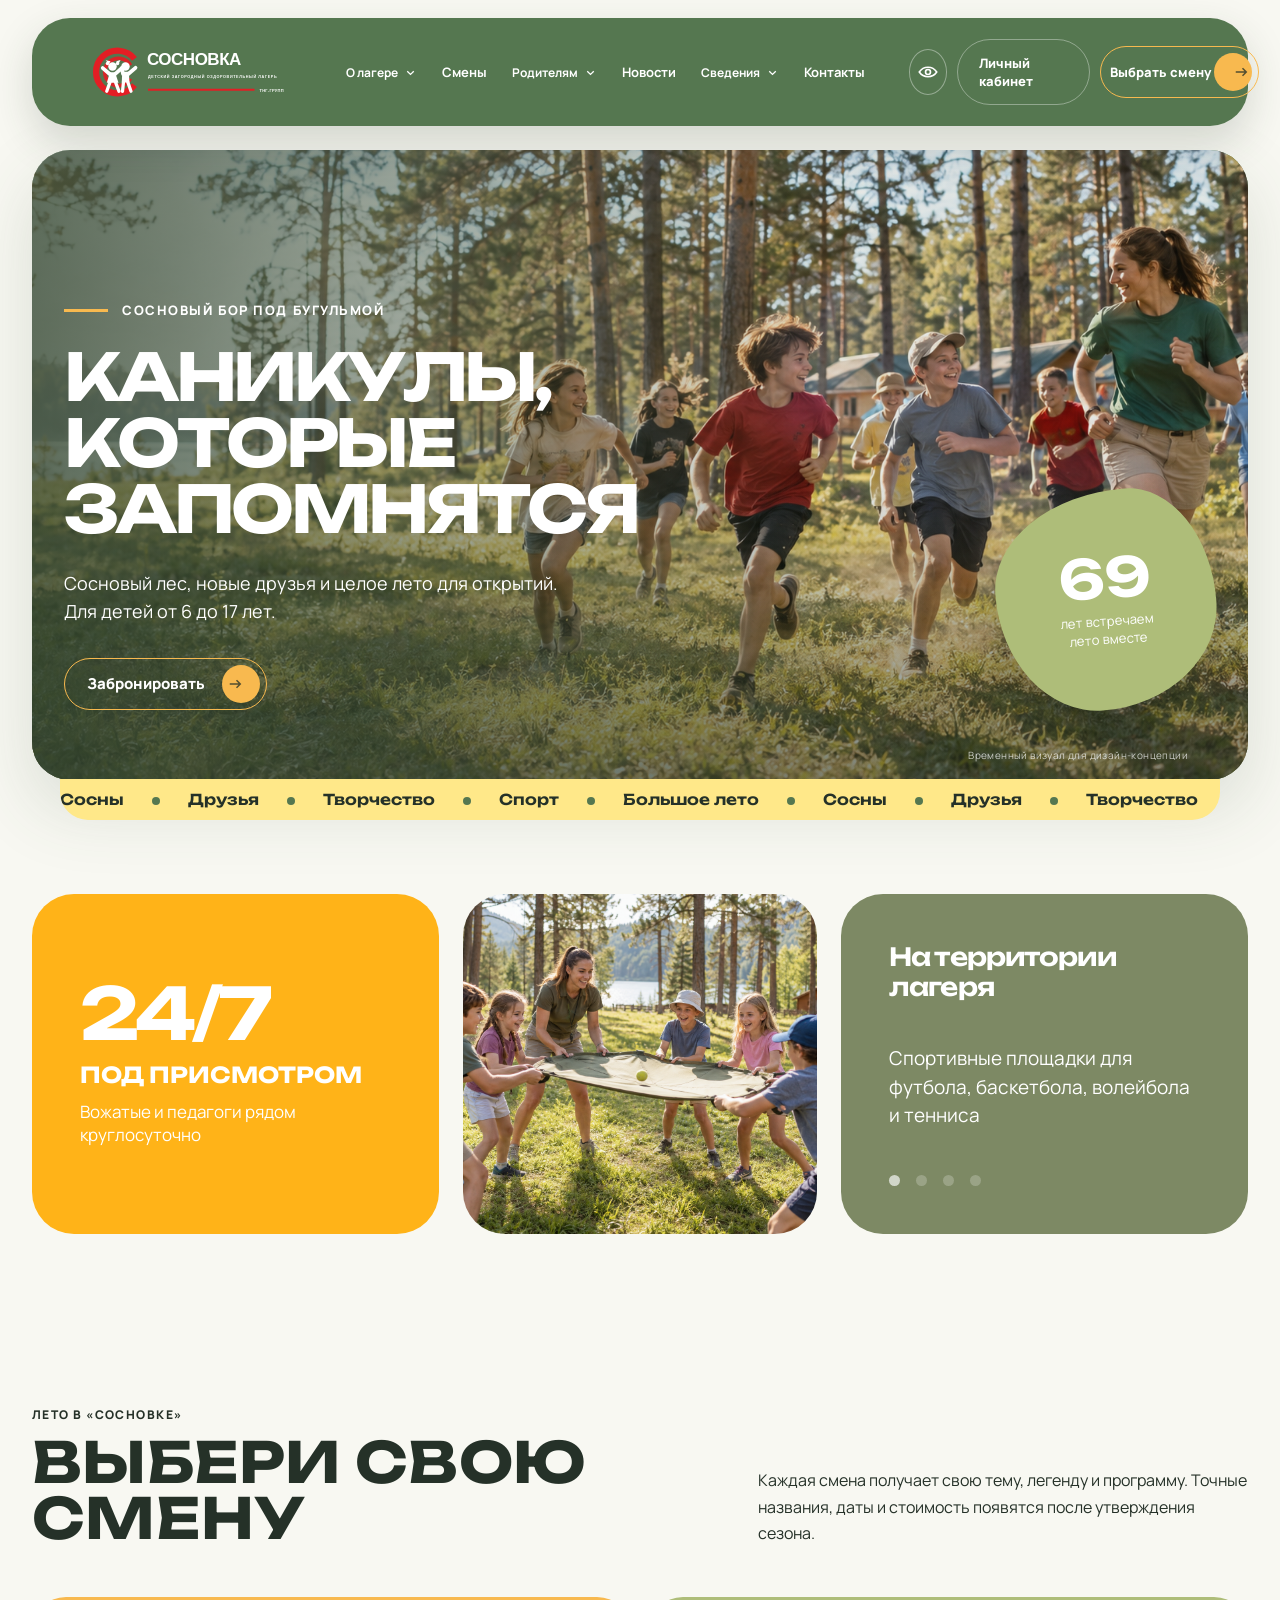
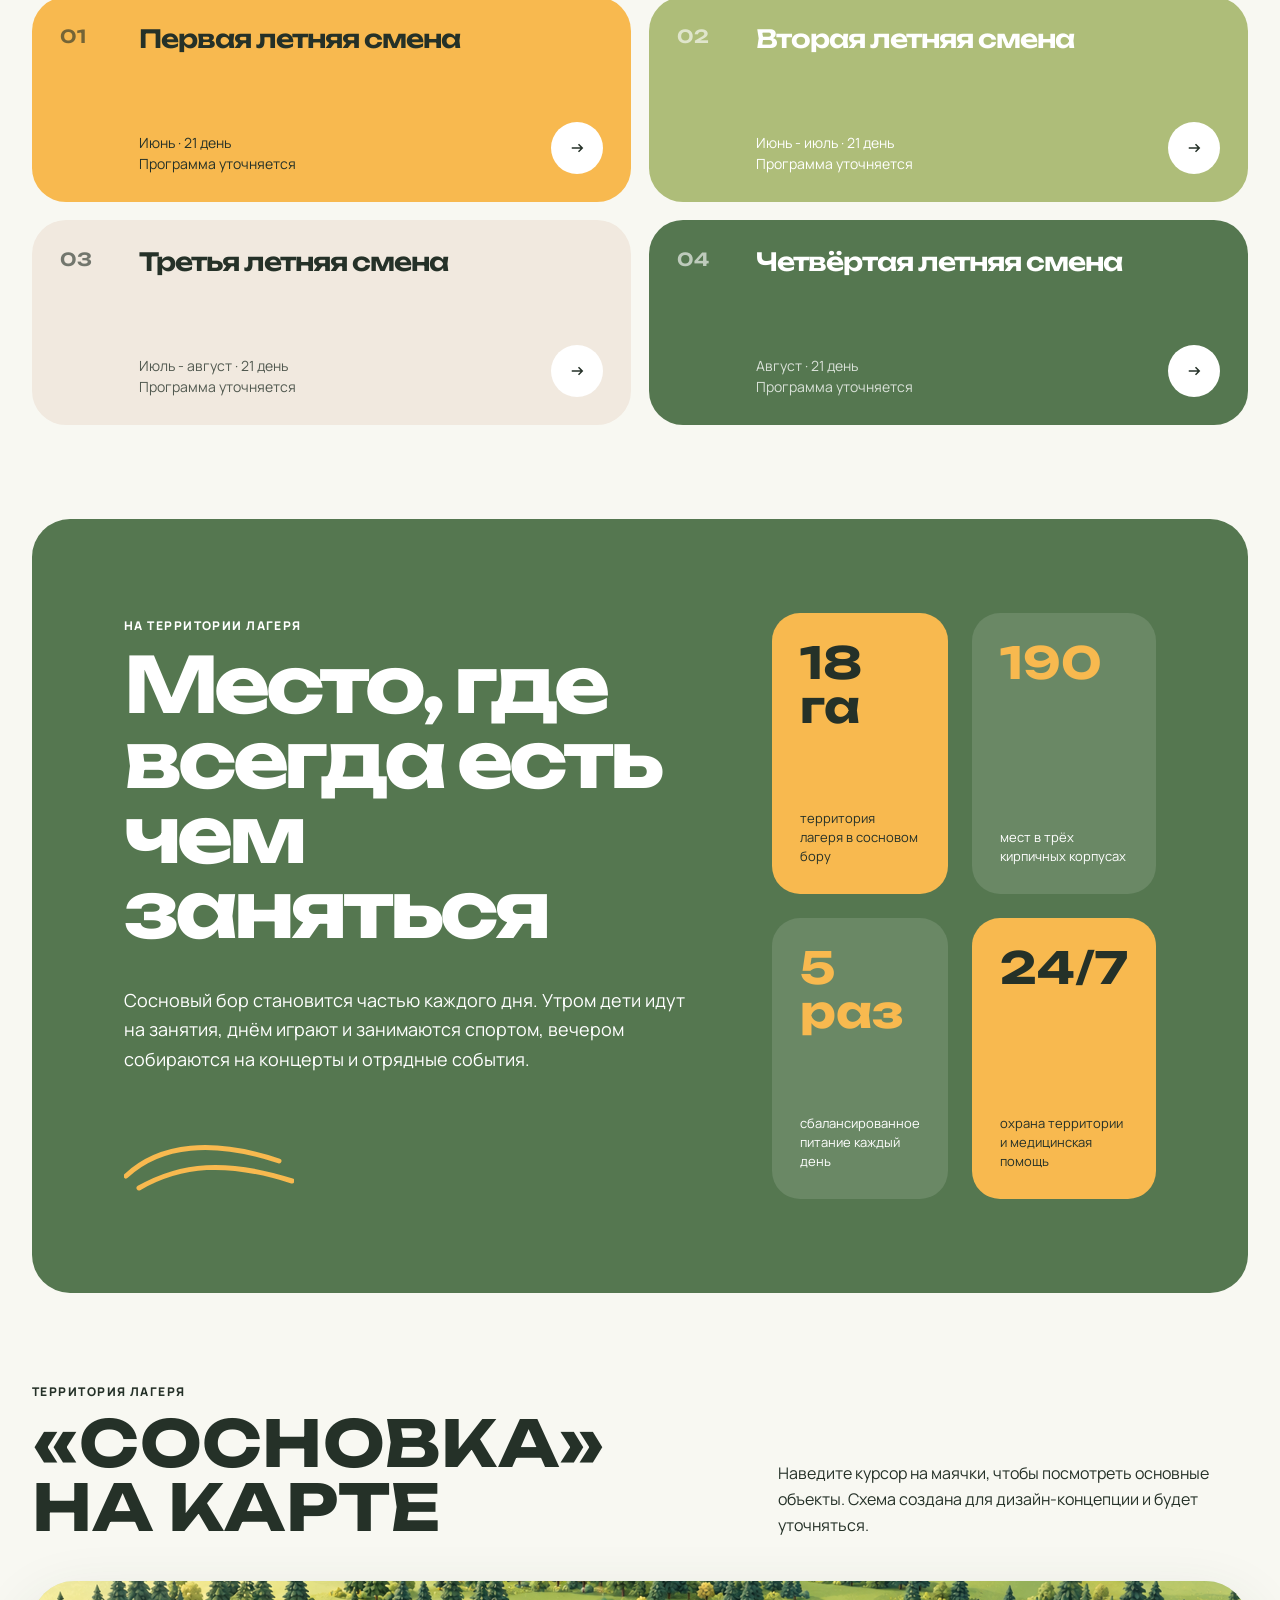
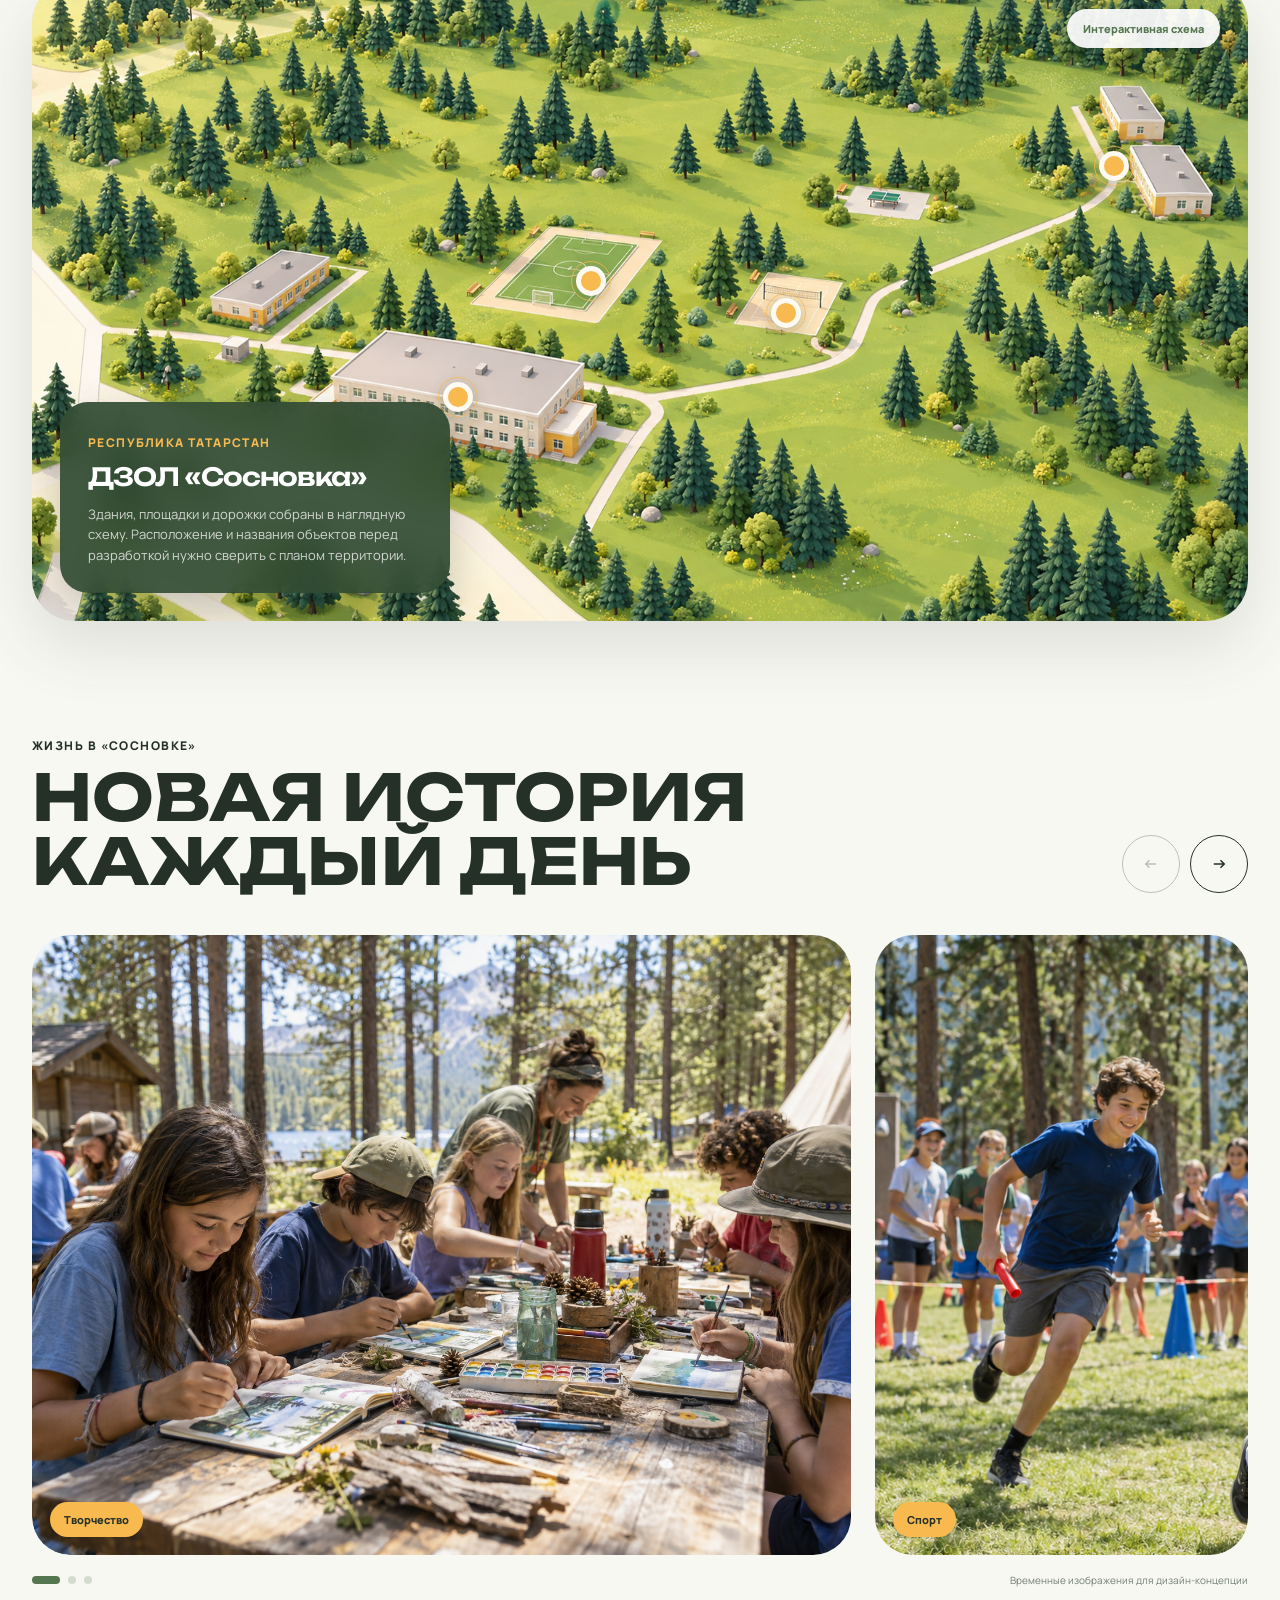
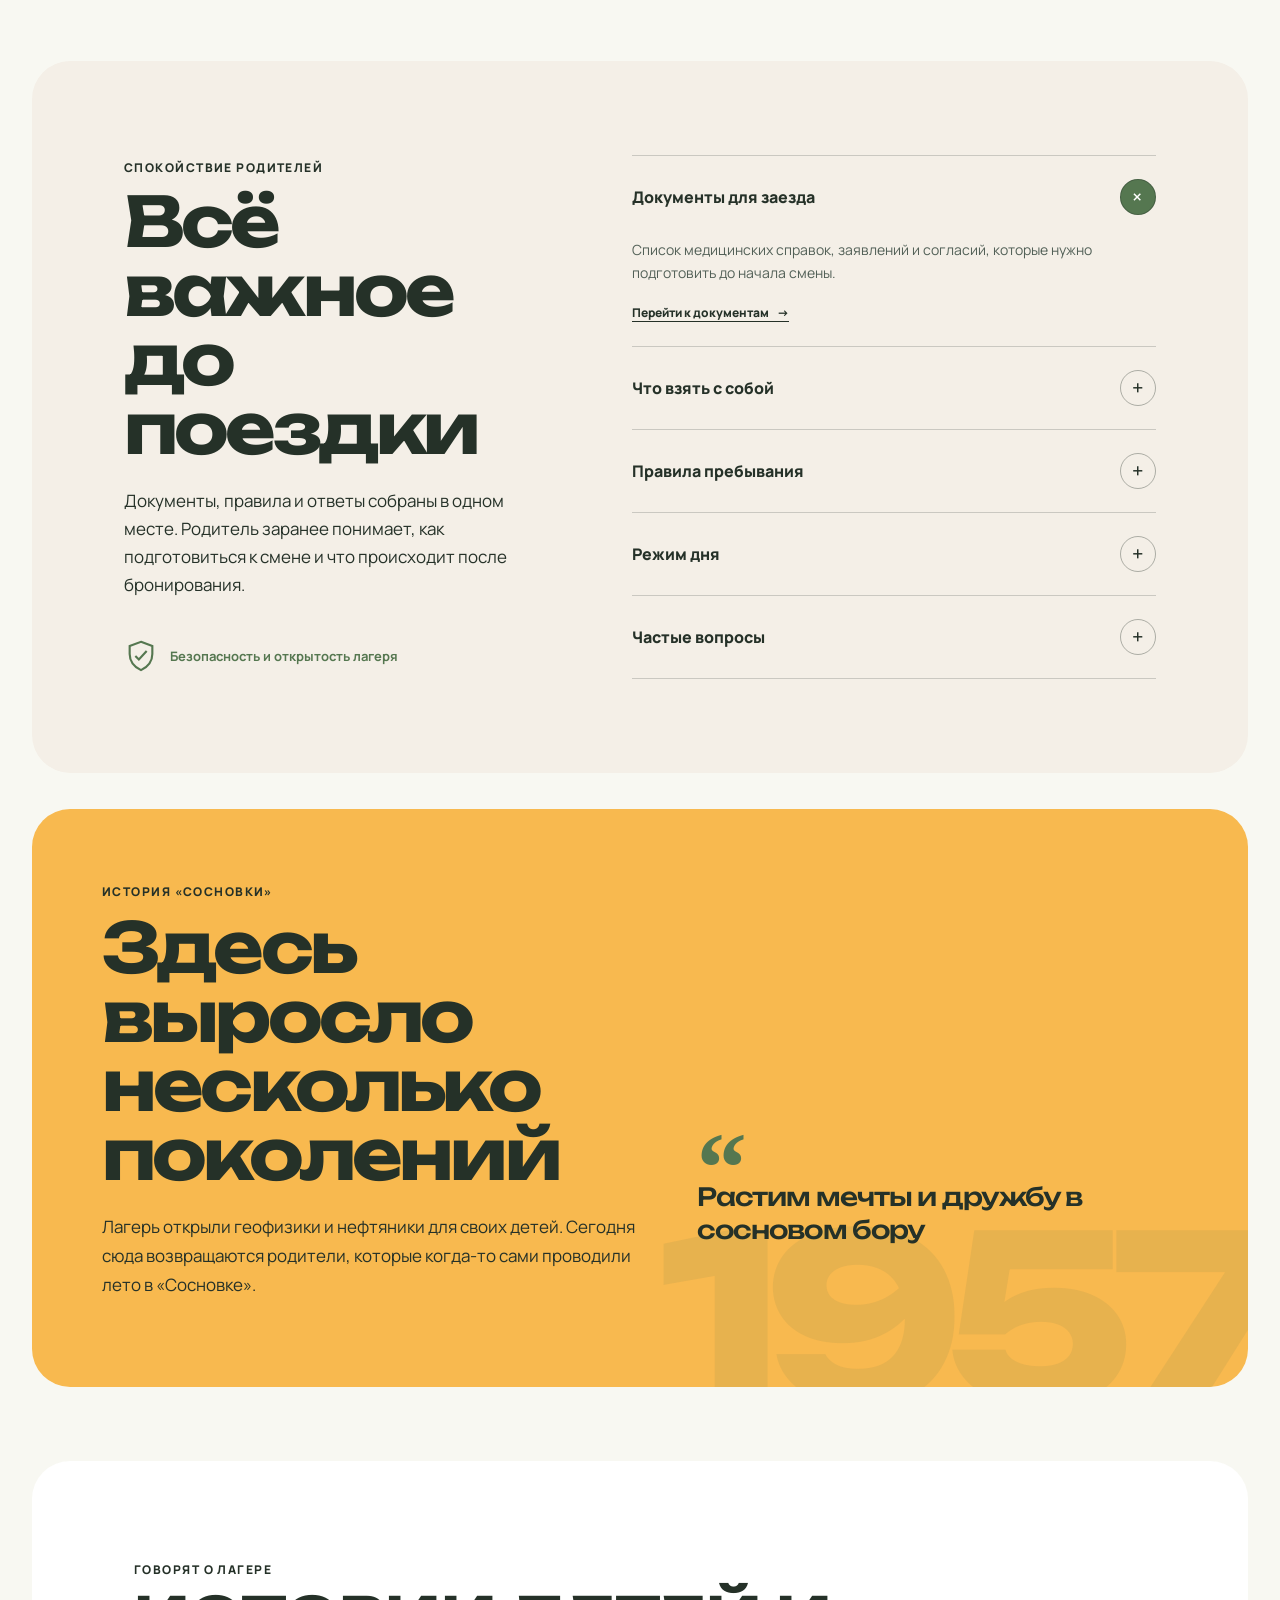
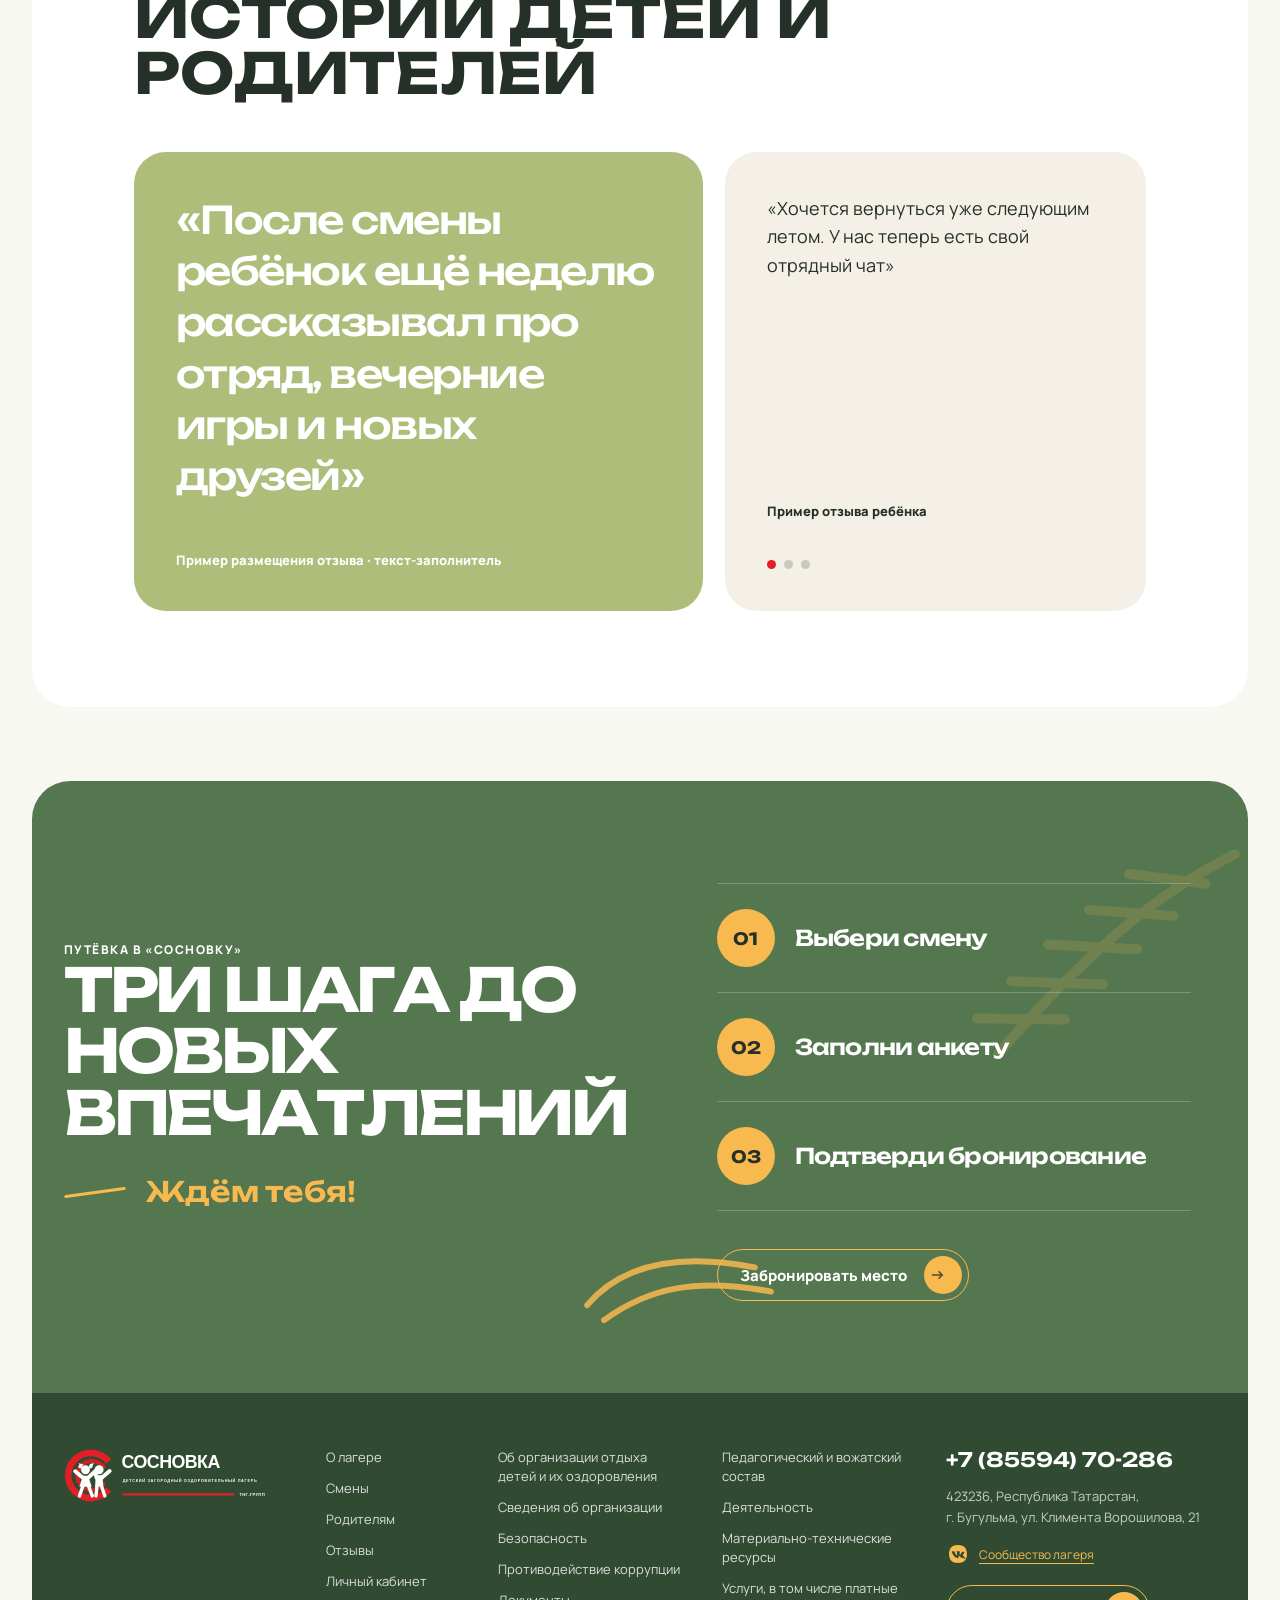
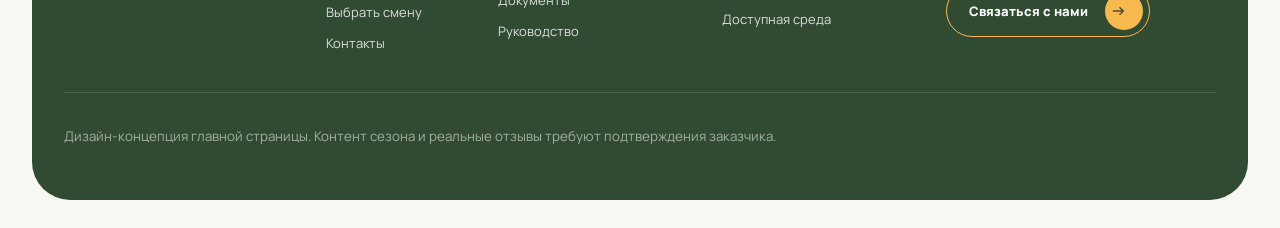
==== commit cd4ffe51: "Fix responsive hero heading wrapping" ====
--- a/index.html
+++ b/index.html
@@ -24,6 +24,7 @@
     .final{background:var(--yellow);padding:90px 0}.final-inner{display:grid;grid-template-columns:1fr auto;gap:40px;align-items:center}.final h2{font-size:clamp(42px,6vw,82px);line-height:.98;margin:0;max-width:900px}.final .primary{background:var(--red);color:white;border:0;padding:20px 28px;font-size:15px}.footer{background:var(--ink);color:white;padding:55px 0}.footer-grid{display:grid;grid-template-columns:1fr auto;gap:40px}.footer-nav{display:flex;gap:24px;flex-wrap:wrap}.footer-nav a{font-size:13px;text-decoration:none}.footer small{display:block;margin-top:40px;color:rgba(255,255,255,.55)}
     @media(max-width:900px){.nav,.ghost{display:none}.menu{display:grid;place-items:center;margin-left:auto}.header-actions{margin-left:auto}.header-inner{height:80px}.hero{min-height:760px}.hero-content{grid-template-columns:1fr;padding-top:150px}.hero-fact{width:145px;height:145px;position:absolute;right:0;bottom:60px}.hero-fact strong{font-size:38px}.hero-fact span{font-size:10px}.photo-grid{height:860px;grid-template-columns:1fr 1fr;grid-template-rows:1.15fr .85fr}.photo-a{grid-row:1;grid-column:1/3}.photo-b{grid-row:2;grid-column:1}.photo-c{display:none}.photo-poster{grid-row:2;grid-column:2}.section-head,.life-grid,.parents-grid,.story-card,.reviews-row{grid-template-columns:1fr}.section-head p{justify-self:start}.life-grid,.parents-grid{gap:48px}.shift{grid-template-columns:52px 1fr auto}.shift-date{grid-column:2}.story-card{padding:42px}.story-quote{padding-bottom:90px}.final-inner{grid-template-columns:1fr;align-items:start}.final .primary{justify-self:start}}
     @media(max-width:620px){.wrap{width:min(100% - 28px,1240px)}.logo{min-width:0}.logo-mark{width:46px;height:46px;font-size:18px}.logo-text span{display:none}.header-actions .primary{display:none}h1{font-size:47px}.hero{min-height:720px}.hero-bg{background-position:62% center}.hero-bg:after{background:linear-gradient(0deg,rgba(8,40,28,.94) 0%,rgba(8,40,28,.5) 68%,rgba(8,40,28,.25))}.hero-content{padding-bottom:44px}.hero-lead{font-size:16px;max-width:330px}.hero-fact{display:none}.round-play{width:54px;height:54px}.concept-note{right:14px;bottom:8px}.photo-grid{height:690px;grid-template-columns:1fr;grid-template-rows:1.15fr .85fr;padding:10px 0;gap:10px}.photo-a{grid-row:1;grid-column:1}.photo-b{grid-row:2;grid-column:1}.photo-poster{position:absolute;right:10px;bottom:28px;width:155px;height:155px;border-radius:50%;padding:24px;z-index:2}.photo-poster strong{font-size:24px}.photo-poster span{font-size:9px}.photo-note{left:14px;bottom:12px}section{padding:78px 0}.section-head{margin-bottom:34px}.shift{grid-template-columns:42px 1fr auto;gap:12px;padding:24px 0}.shift-title{font-size:22px}.shift-date{font-size:12px}.shift-go{width:42px;height:42px}.facts{grid-template-columns:1fr}.fact{min-height:142px}.parents-grid{gap:38px}.story-card{border-radius:25px;padding:32px 24px}.story-quote{font-size:21px}.review-main,.review-side{padding:28px;border-radius:24px}.footer-grid{grid-template-columns:1fr}.footer-nav{flex-direction:column;gap:14px}}
+    .display,.shift-title,.booking-step strong,.primary,.nav a,.dropdown-menu a{overflow-wrap:normal;word-break:normal;hyphens:none}.dancing-word{display:inline-block;white-space:nowrap}
     @media(prefers-reduced-motion:reduce){html{scroll-behavior:auto}.marquee-track,.dancing-letter,.quantum-particle{animation:none!important}.header,.header-inner,.preloader{transition:none}}
 
     /* Адаптация визуального языка референса OML */
@@ -57,6 +58,8 @@
     .nav{align-self:stretch;align-items:center;gap:5px}.nav-item{position:relative;height:100%;display:flex;align-items:center}.nav-trigger,.nav-direct{display:flex;align-items:center;gap:6px;padding:12px 10px;border:0;background:transparent;color:inherit;text-decoration:none;font-size:12px;font-weight:700;white-space:nowrap;cursor:pointer}.nav-trigger svg{width:13px;height:13px;fill:none;stroke:currentColor;stroke-width:2;transition:transform .2s ease}.nav-item:hover .nav-trigger svg,.nav-item:focus-within .nav-trigger svg,.nav-item.is-open .nav-trigger svg{transform:rotate(180deg)}.submenu{position:absolute;left:0;top:calc(100% - 14px);width:280px;padding:10px;border:1px solid rgba(49,75,51,.1);border-radius:20px;background:rgba(255,255,255,.98);color:var(--ink);box-shadow:0 22px 50px rgba(35,52,39,.2);opacity:0;visibility:hidden;transform:translateY(10px);transition:opacity .2s ease,visibility .2s ease,transform .2s ease}.submenu-wide{width:330px}.submenu a{display:block;padding:10px 12px;border-radius:11px;font-size:12px;font-weight:700;line-height:1.35;text-decoration:none;transition:background .18s,color .18s,transform .18s}.submenu a:hover,.submenu a:focus-visible{background:#eef2e7;color:var(--green);transform:translateX(3px)}.nav-item:hover .submenu,.nav-item:focus-within .submenu,.nav-item.is-open .submenu{opacity:1;visibility:visible;transform:translateY(0)}
     @media(max-width:1180px) and (min-width:901px){.header-inner{padding-left:34px;padding-right:34px;gap:18px}.logo{min-width:174px}.logo-text span{display:none}.nav-trigger,.nav-direct{padding-left:7px;padding-right:7px;font-size:11px}.header-actions .ghost{display:none}}
     @media(max-width:900px){.header .nav{display:none;position:absolute;left:12px;right:12px;top:calc(100% + 8px);max-height:calc(100vh - 116px);padding:16px;overflow:auto;align-items:stretch;flex-direction:column;gap:2px;border-radius:24px;background:rgba(49,75,51,.98);color:white;box-shadow:0 24px 54px rgba(35,52,39,.28);backdrop-filter:blur(18px)}.header.menu-open .nav{display:flex}.nav-item{height:auto;display:block}.nav-trigger,.nav-direct{width:100%;justify-content:space-between;padding:13px 12px;font-size:14px;text-align:left}.submenu,.submenu-wide{position:static;width:100%;max-height:0;padding:0 8px;border:0;border-radius:14px;background:rgba(255,255,255,.08);color:white;box-shadow:none;opacity:1;visibility:visible;overflow:hidden;transform:none;transition:max-height .28s ease,padding .28s ease}.nav-item:hover .submenu,.nav-item:focus-within .submenu{transform:none}.nav-item.is-open .submenu{max-height:520px;padding:8px}.submenu a{padding:10px 12px;color:rgba(255,255,255,.78)}.submenu a:hover,.submenu a:focus-visible{background:rgba(255,255,255,.1);color:white}.menu{cursor:pointer}.header.menu-open .menu{background:var(--yellow)}}
+    .hero h1{font-size:clamp(52px,5.1vw,86px)}
+    @media(max-width:620px){.hero h1{font-size:34px}}
     .booking-column{position:relative;z-index:2;display:flex;flex-direction:column;align-items:flex-start;gap:28px;width:100%}.booking-column .booking-steps{width:100%}.footer-social{display:inline-flex;align-items:center;gap:9px}.footer-social svg{width:24px;height:24px;flex:0 0 auto;fill:currentColor}.footer-social:hover{color:white}.hero-cta{position:static;width:auto;justify-content:flex-start;transform:none}.contact-modal .contact-submit{justify-self:center;color:var(--ink);border-color:var(--yellow)}
     .brand-logo{width:196px;height:auto}.footer-brand .brand-logo{width:210px}.accessibility-toggle{width:46px;height:46px;display:grid;place-items:center;padding:0;border:1px solid rgba(255,255,255,.38);border-radius:50%;background:transparent;color:white;cursor:pointer;transition:background .2s,color .2s}.accessibility-toggle:hover,.accessibility-toggle:focus-visible{background:white;color:var(--green)}.accessibility-toggle svg{width:22px;height:22px;fill:none;stroke:currentColor;stroke-width:1.8}.reviews .section-head{grid-template-columns:1fr}.reviews .section-head h2{max-width:1000px}@media(max-width:620px){.brand-logo{width:158px}.accessibility-toggle{width:42px;height:42px}.header-actions{gap:7px}}
     .header .brand-logo,.footer-brand .brand-logo{width:250px}@media(max-width:620px){.header .brand-logo{width:176px}.footer-brand .brand-logo{width:220px}}
@@ -338,14 +341,21 @@
       [...dancingTitle.childNodes].forEach(node=>{
         if(node.nodeType!==Node.TEXT_NODE)return;
         const fragment=document.createDocumentFragment();
-        [...node.textContent].forEach(character=>{
-          if(character===' '){fragment.append(' ');return;}
-          const letter=document.createElement('span');
-          letter.className='dancing-letter';
-          letter.textContent=character;
-          letter.style.setProperty('--dance-delay',`${letterIndex*16}ms`);
-          fragment.append(letter);
-          letterIndex++;
+        const parts=node.textContent.split(/(\s+)/);
+        parts.forEach(part=>{
+          if(!part)return;
+          if(/^\s+$/.test(part)){fragment.append(part);return;}
+          const word=document.createElement('span');
+          word.className='dancing-word';
+          [...part].forEach(character=>{
+            const letter=document.createElement('span');
+            letter.className='dancing-letter';
+            letter.textContent=character;
+            letter.style.setProperty('--dance-delay',`${letterIndex*16}ms`);
+            word.append(letter);
+            letterIndex++;
+          });
+          fragment.append(word);
         });
         node.replaceWith(fragment);
       });
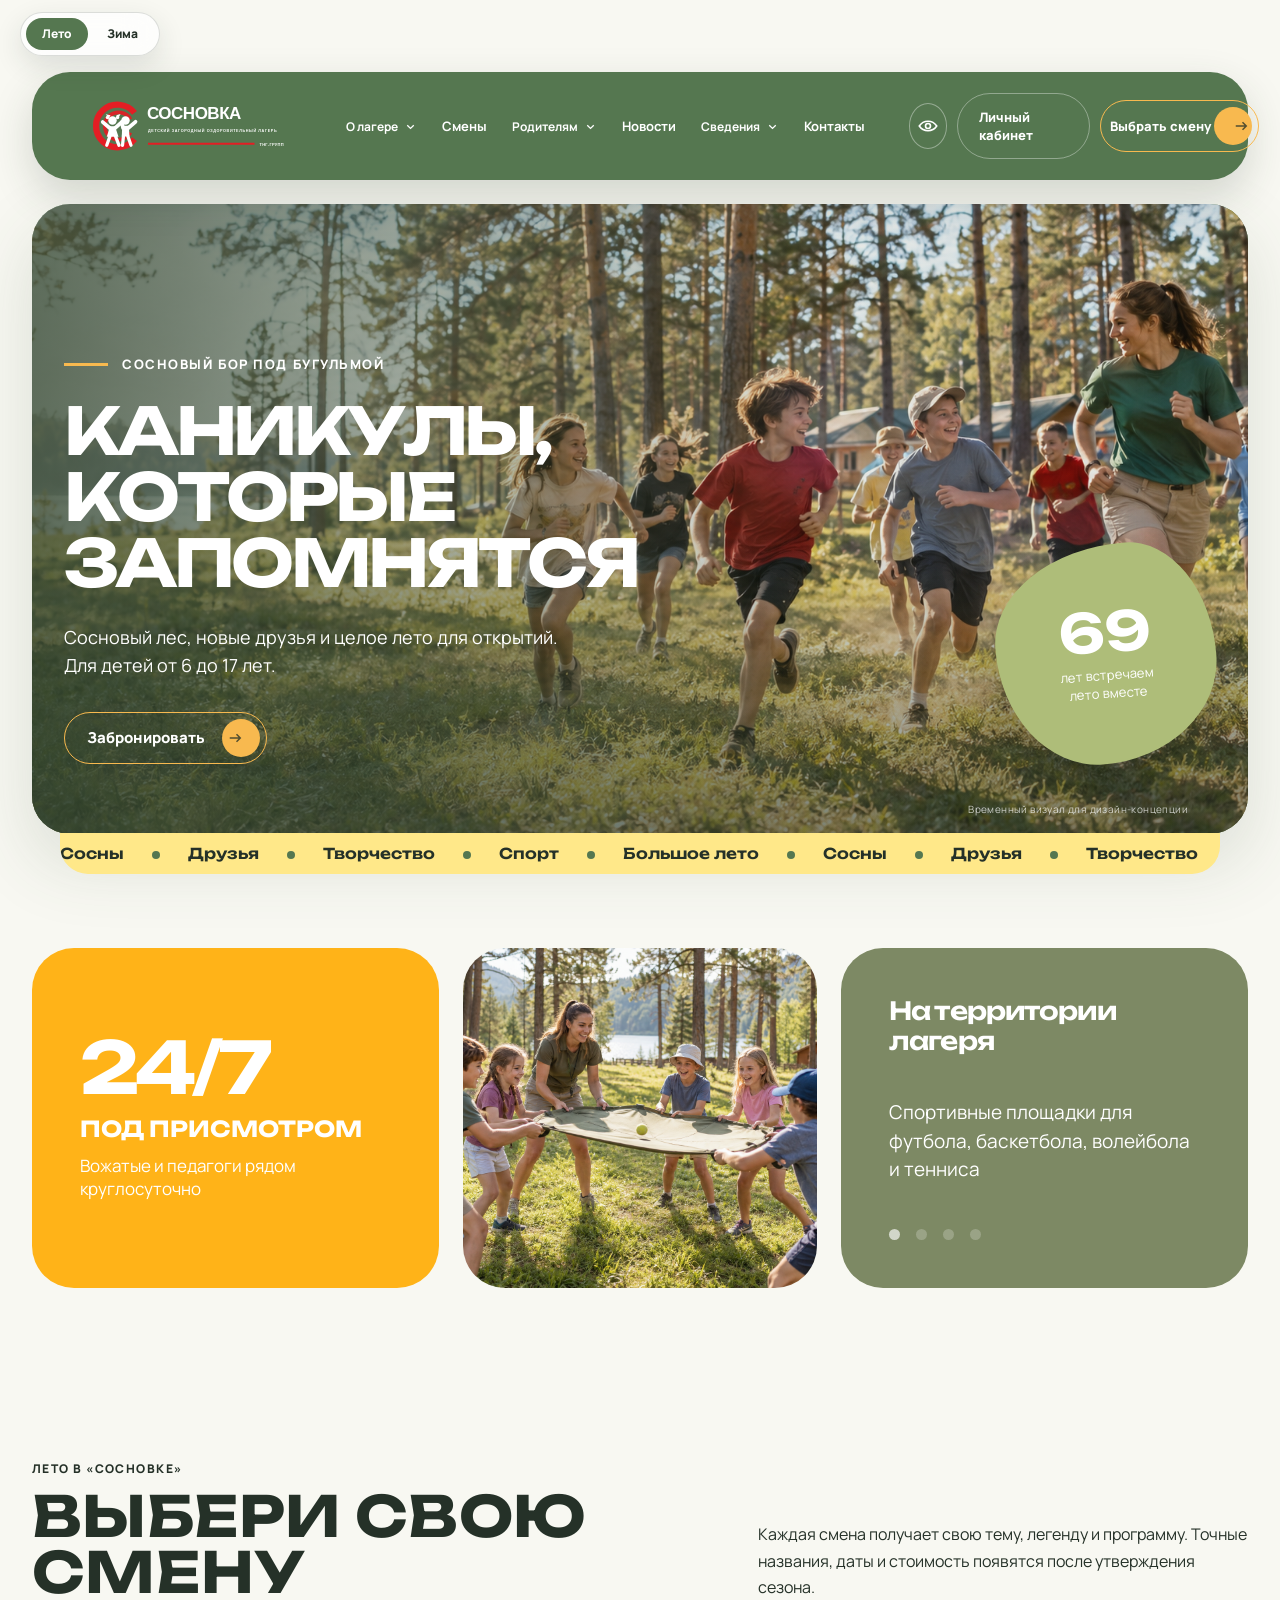
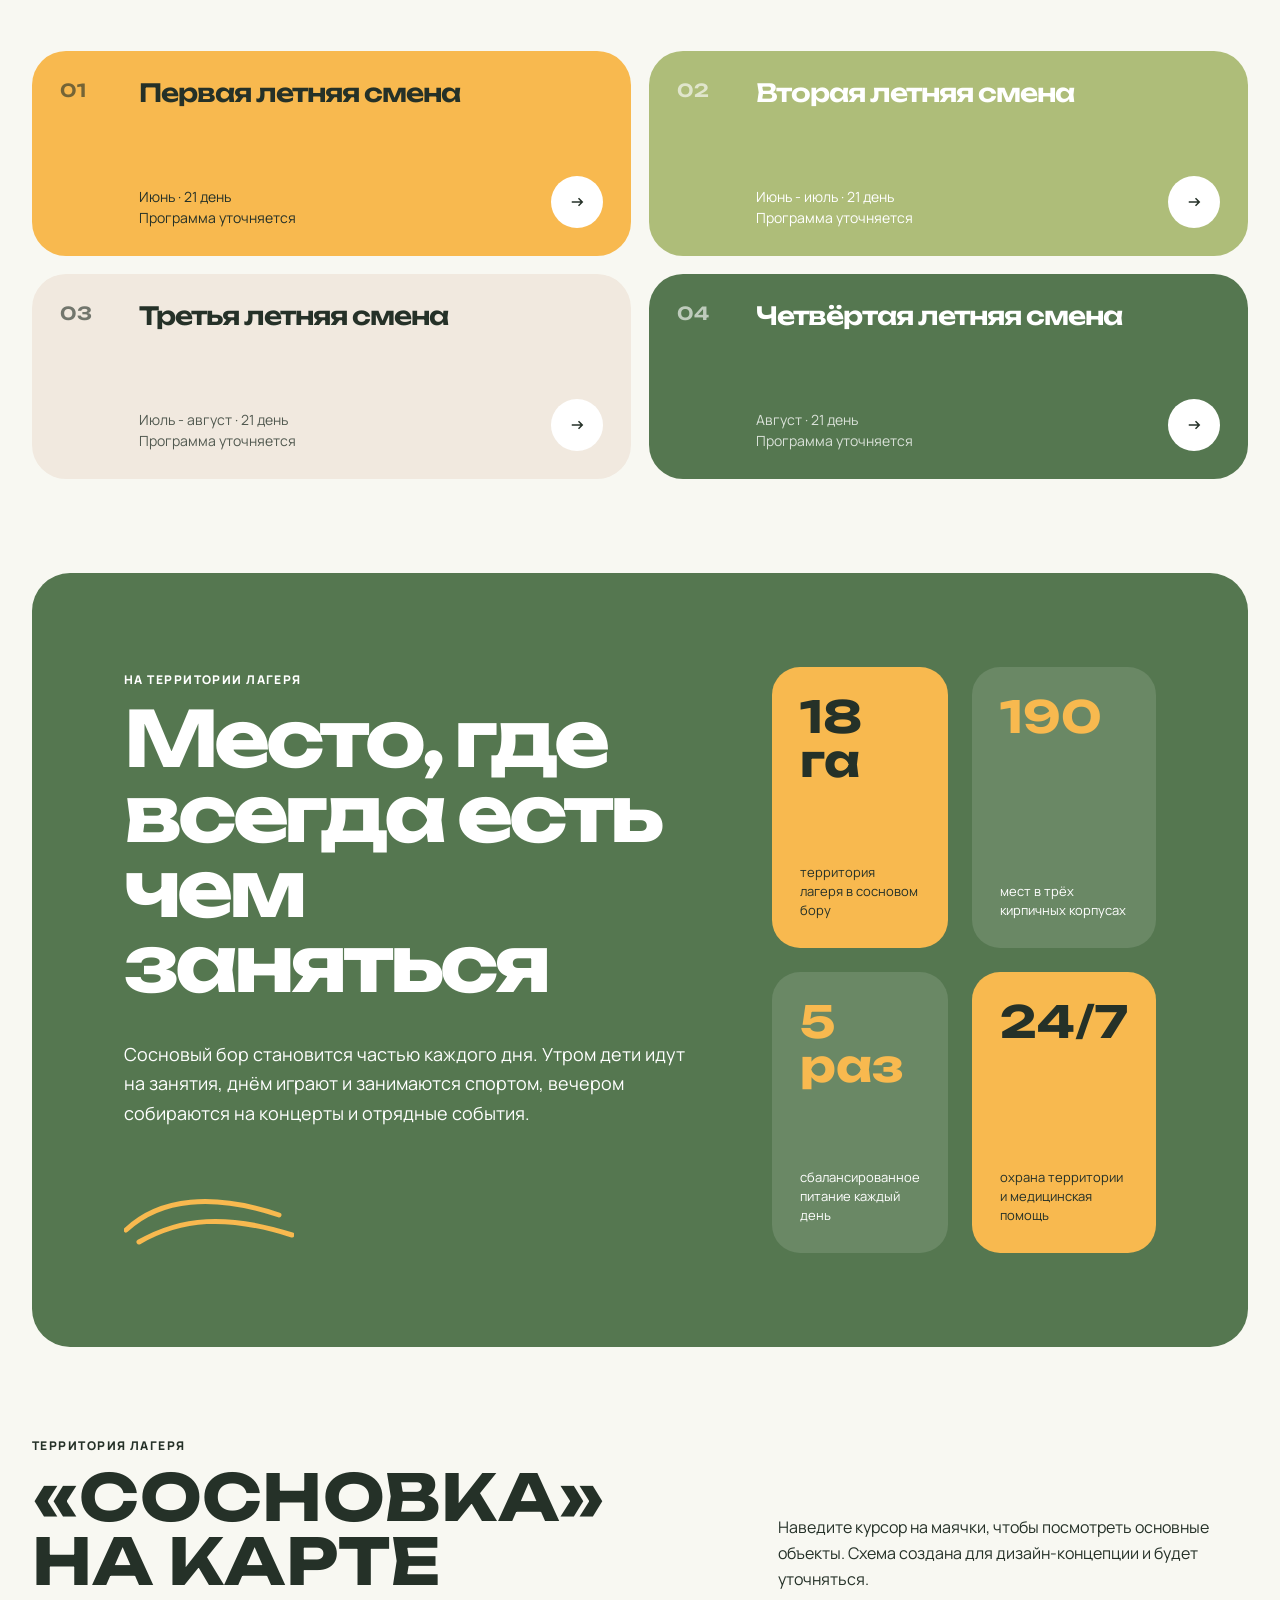
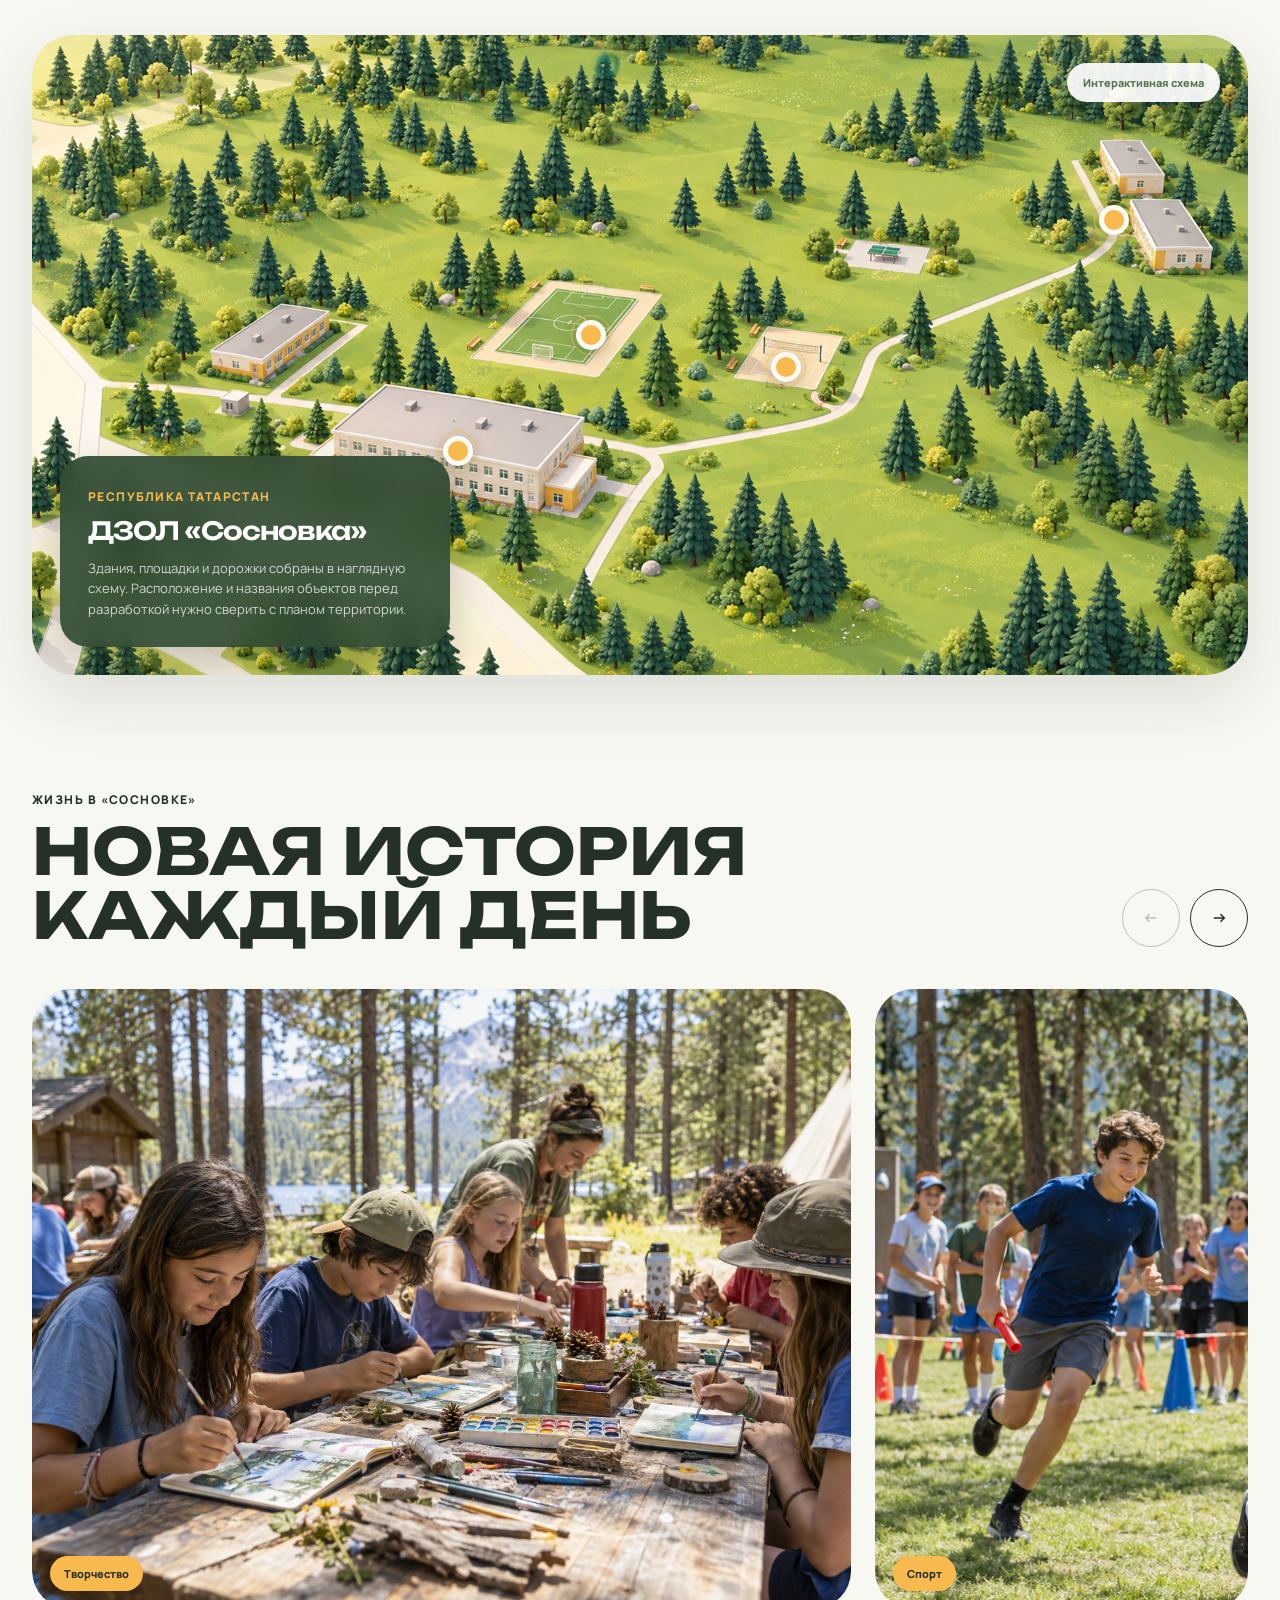
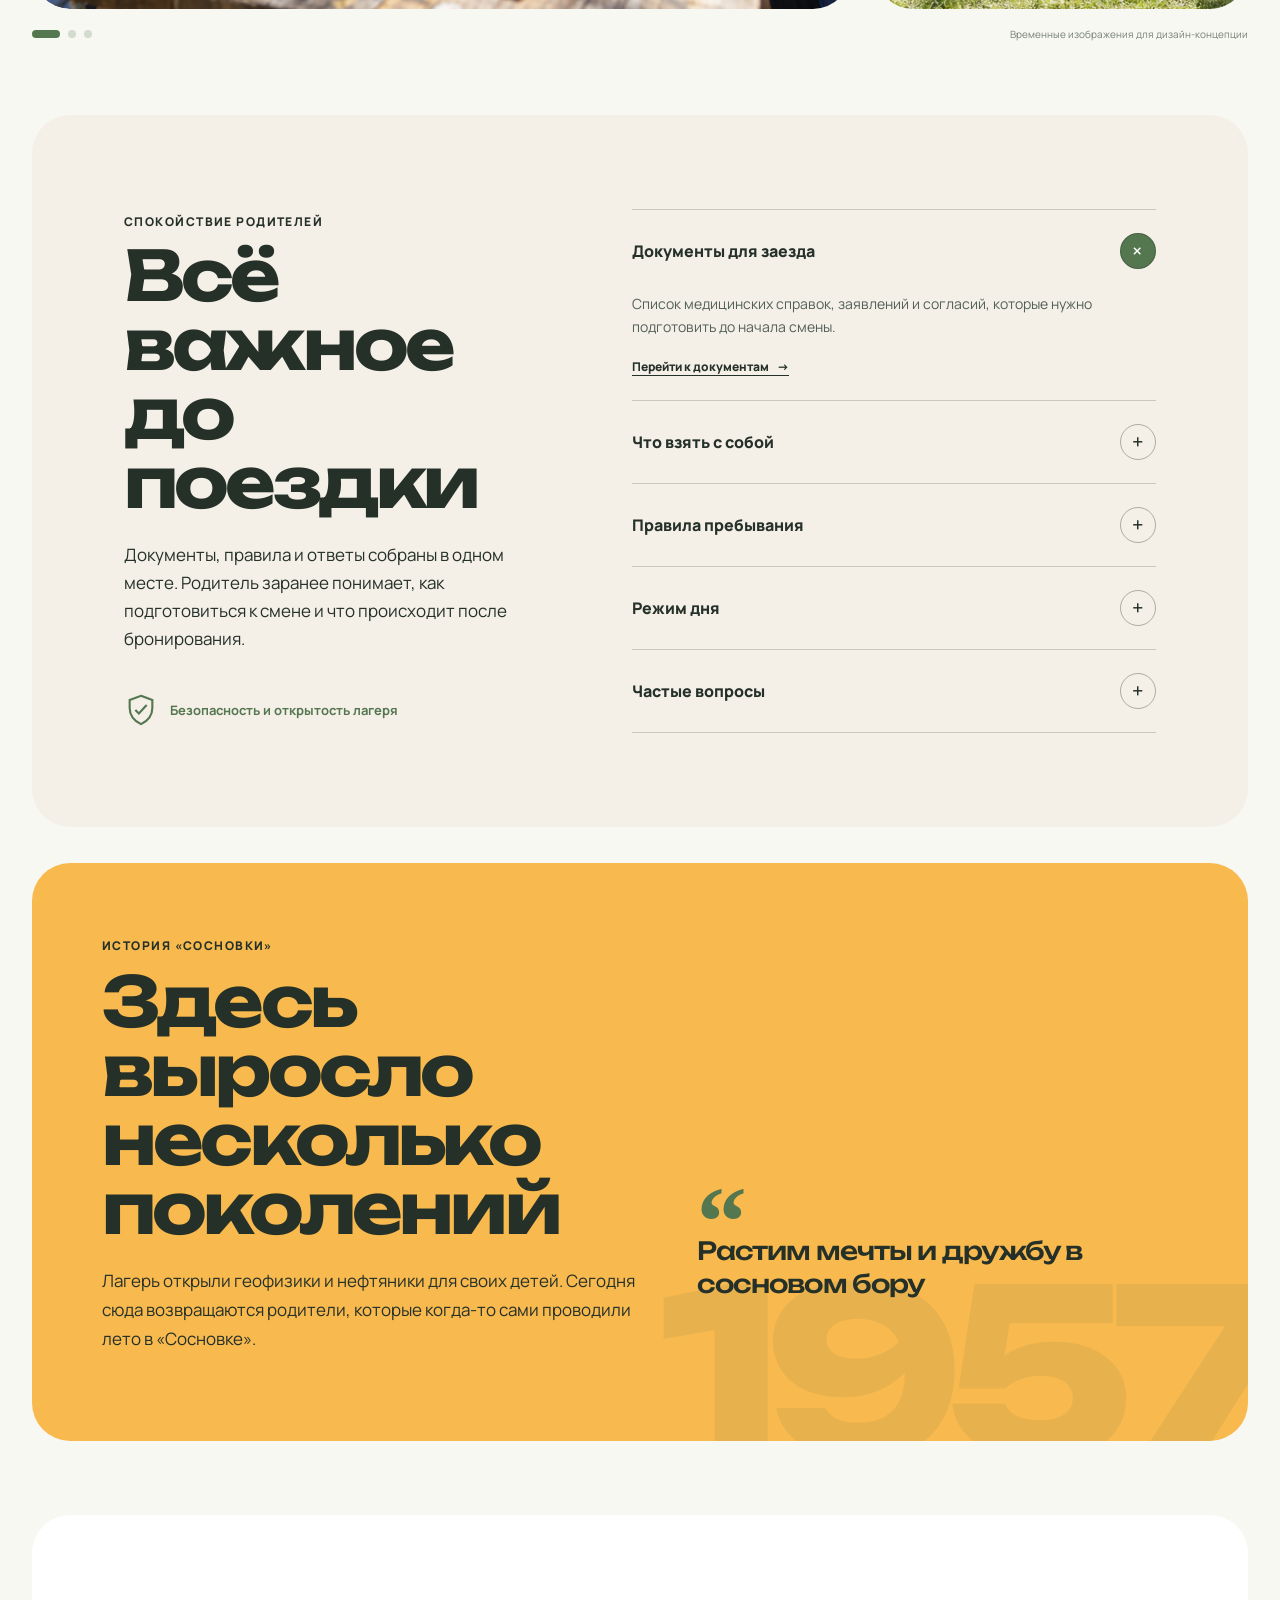
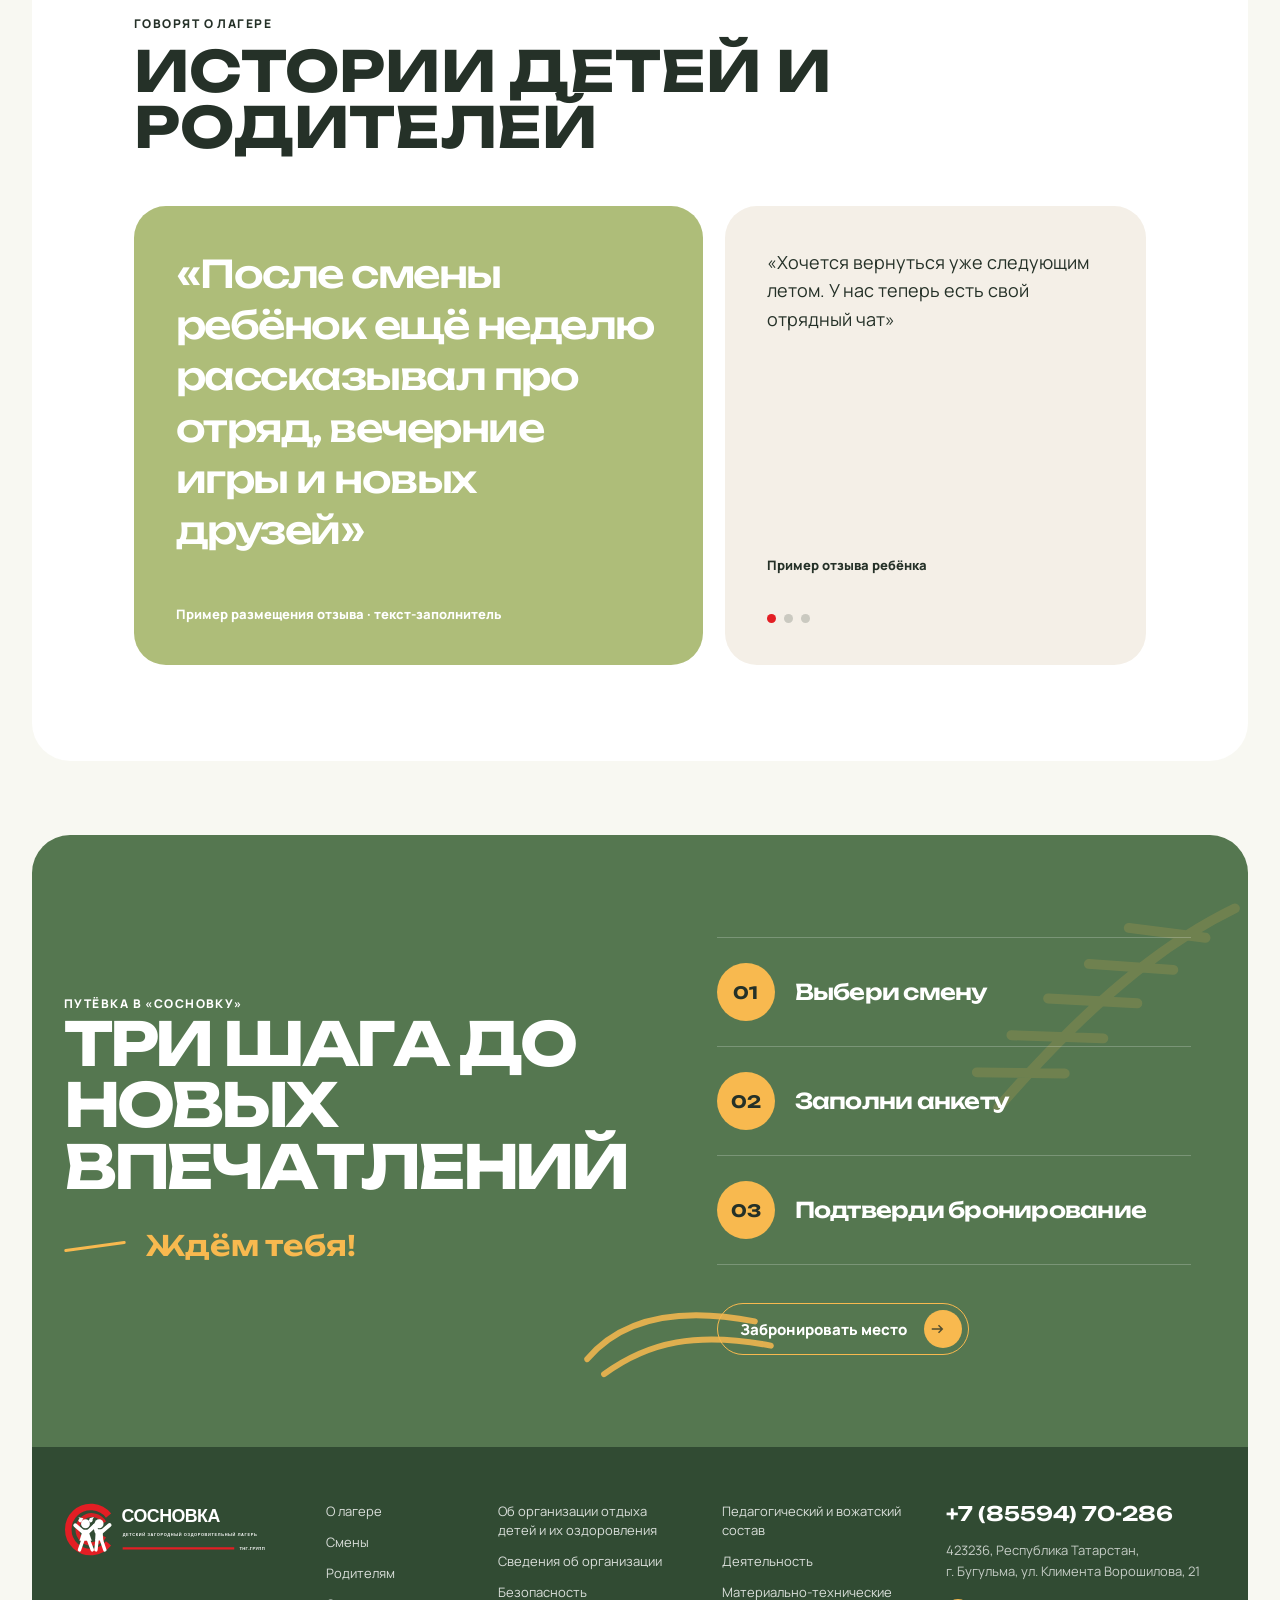
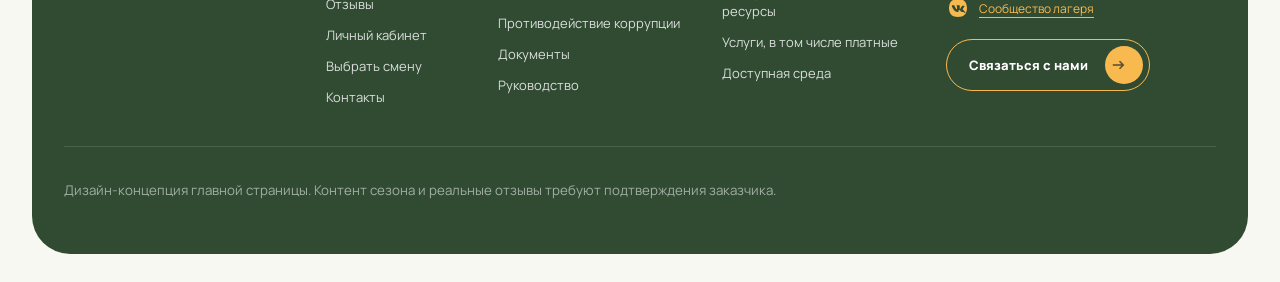
==== commit e76aae5b: "Add summer winter concept switcher" ====
--- a/index.html
+++ b/index.html
@@ -64,6 +64,13 @@
     .brand-logo{width:196px;height:auto}.footer-brand .brand-logo{width:210px}.accessibility-toggle{width:46px;height:46px;display:grid;place-items:center;padding:0;border:1px solid rgba(255,255,255,.38);border-radius:50%;background:transparent;color:white;cursor:pointer;transition:background .2s,color .2s}.accessibility-toggle:hover,.accessibility-toggle:focus-visible{background:white;color:var(--green)}.accessibility-toggle svg{width:22px;height:22px;fill:none;stroke:currentColor;stroke-width:1.8}.reviews .section-head{grid-template-columns:1fr}.reviews .section-head h2{max-width:1000px}@media(max-width:620px){.brand-logo{width:158px}.accessibility-toggle{width:42px;height:42px}.header-actions{gap:7px}}
     .header .brand-logo,.footer-brand .brand-logo{width:250px}@media(max-width:620px){.header .brand-logo{width:176px}.footer-brand .brand-logo{width:220px}}
     .header .brand-logo{width:320px}.footer-brand .brand-logo{width:340px}@media(max-width:1180px) and (min-width:901px){.header .brand-logo{width:260px}}@media(max-width:620px){.header .brand-logo{width:205px}.footer-brand .brand-logo{width:250px}}
+    .season-switch{position:fixed;z-index:90;top:12px;left:max(20px,calc((100vw - var(--frame))/2 + 20px));display:flex;gap:3px;padding:5px;border:1px solid rgba(37,49,40,.16);border-radius:999px;background:rgba(255,255,255,.72);box-shadow:0 10px 28px rgba(37,49,40,.12);backdrop-filter:blur(16px);-webkit-backdrop-filter:blur(16px)}
+    .season-switch a{display:block;padding:8px 16px;border-radius:999px;color:var(--ink);font-size:12px;font-weight:800;line-height:1.3;text-decoration:none;white-space:nowrap}
+    .season-switch a[aria-current="page"]{background:var(--green);color:#fff}
+    .season-switch a:hover:not([aria-current="page"]),.season-switch a:focus-visible{background:rgba(85,119,80,.14);outline:none}
+    .header{top:72px}.header.is-scrolled{top:60px}main{padding-top:204px}
+    @media(max-width:900px){.header{top:68px}.header.is-scrolled{top:58px}main{padding-top:162px}}
+    @media(max-width:620px){.season-switch{top:8px;left:12px}.season-switch a{padding:7px 13px}}
   </style>
 </head>
 <body class="is-loading">
@@ -77,6 +84,10 @@
       </div>
     </div>
   </div>
+  <nav class="season-switch" aria-label="Версия сайта">
+    <a href="https://od-atwinta.github.io/dzol-sosnovka-concept/" aria-current="page">Лето</a>
+    <a href="https://od-atwinta.github.io/dzol-sosnovka-concept/winter/">Зима</a>
+  </nav>
   <header class="header">
     <div class="wrap header-inner">
       <a class="logo" href="#top" aria-label="ДЗОЛ Сосновка"><img class="brand-logo" src="assets/logo-sosnovka-concept.svg" alt="Сосновка - детский лагерь ТНГ-Групп"></a>
